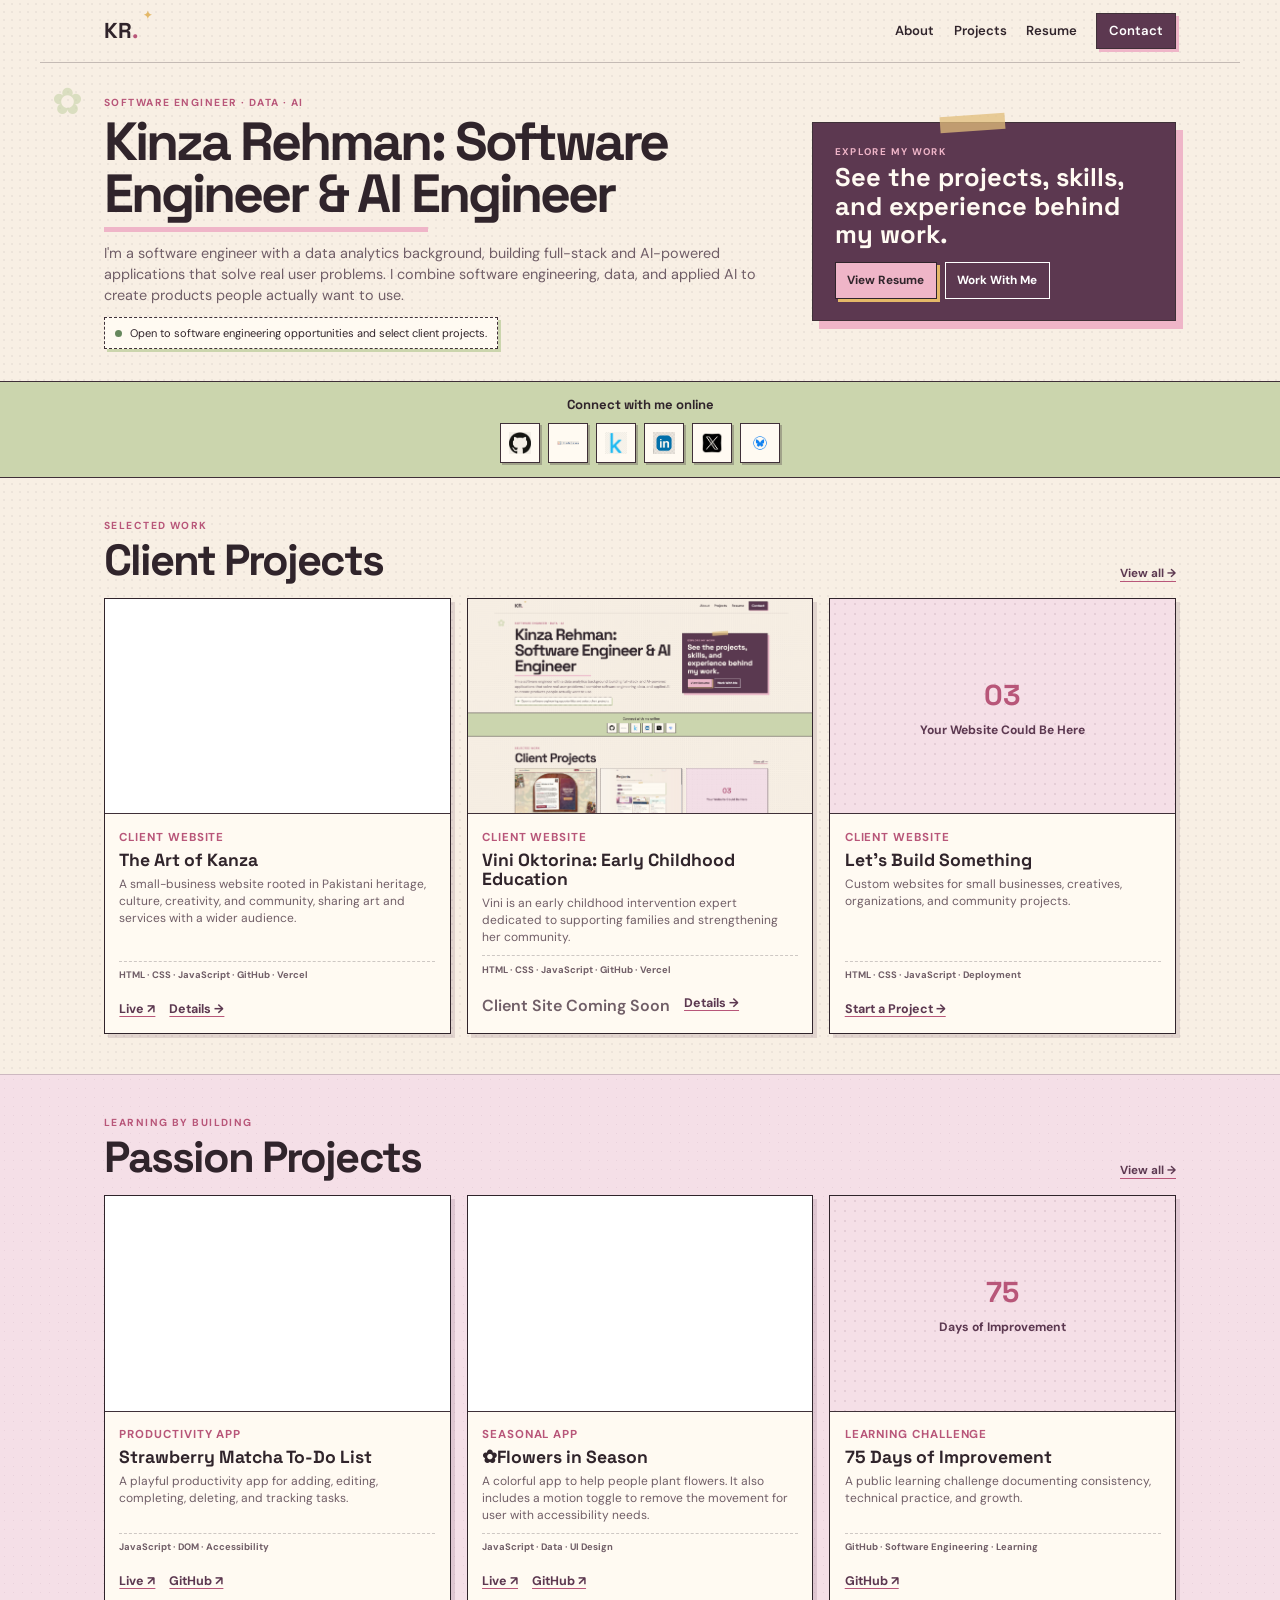
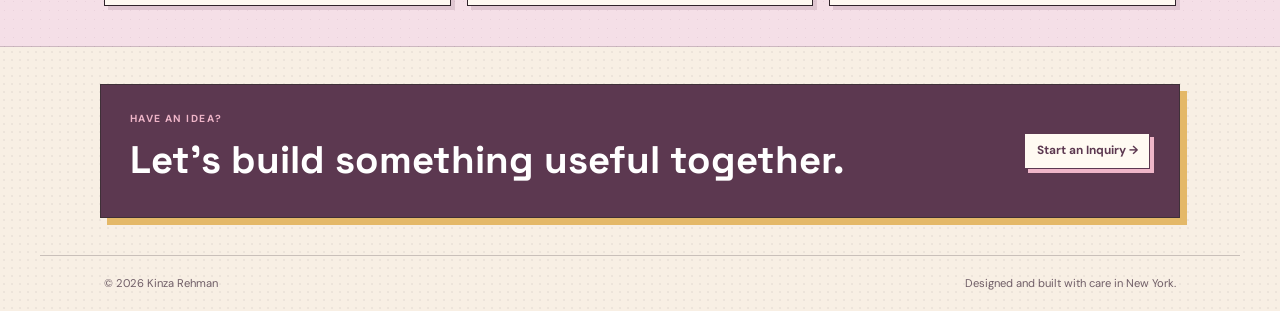
==== index.html @ b17ae979 "website" ====
<head>
  <meta charset="UTF-8">
  <meta name="viewport" content="width=device-width, initial-scale=1.0">

  <title>Kinza Rehman | Software Engineer & AI Engineer</title>

  <meta
    name="description"
    content="Kinza Rehman is a New York software engineer and AI engineer building full-stack, data-driven, and AI-powered applications. Explore her projects and experience."
  >

  <meta name="author" content="Kinza Rehman">
  <meta name="robots" content="index, follow">

  <link rel="canonical" href="https://kinzarehman.com/">

  <meta property="og:type" content="website">
  <meta property="og:title" content="Kinza Rehman | Software Engineer & AI Engineer">
  <meta
    property="og:description"
    content="Explore Kinza Rehman's software engineering, AI, data, and web development projects."
  >
  <meta property="og:url" content="https://kinzarehman.com/">
  <meta property="og:image" content="https://kinzarehman.com/images/social-preview.png">
  <meta property="og:image:alt" content="Kinza Rehman software engineering portfolio">

  <meta name="twitter:card" content="summary_large_image">
  <meta name="twitter:title" content="Kinza Rehman | Software Engineer & AI Engineer">
  <meta
    name="twitter:description"
    content="Software engineering, AI, data, and web development projects by Kinza Rehman."
  >
  <meta name="twitter:image" content="https://kinzarehman.com/images/social-preview.png">

  <link rel="preconnect" href="https://fonts.googleapis.com">
  <link rel="preconnect" href="https://fonts.gstatic.com" crossorigin>

  <link
    href="https://fonts.googleapis.com/css2?family=DM+Sans:wght@400;500;600;700&family=Space+Grotesk:wght@500;600;700&display=swap"
    rel="stylesheet"
  >

  <link rel="stylesheet" href="css/style.css">
  <script src="JS/main.js" defer></script>

  <script type="application/ld+json">
  {
    "@context": "https://schema.org",
    "@type": "Person",
    "@id": "https://kinzarehman.com/#kinza-rehman",
    "name": "Kinza Rehman",
    "url": "https://kinzarehman.com/",
    "description": "New York software engineer and AI engineer building full-stack, data-driven, and AI-powered applications.",
    "jobTitle": [
      "Software Engineer",
      "AI Engineer",
      "Data Analyst"
    ],
    "address": {
      "@type": "PostalAddress",
      "addressRegion": "New York",
      "addressCountry": "US"
    },
    "sameAs": [
      "https://github.com/KinzaRehman",
      "https://www.linkedin.com/in/kinza-rehman-/",
      "https://www.kaggle.com/kinzarehman",
      "https://public.tableau.com/app/profile/kinza.rehman/vizzes",
      "https://x.com/kinzarehmalxqu",
      "https://bsky.app/profile/ki-nza.bsky.social"
    ],
    "knowsAbout": [
      "Software Engineering",
      "Artificial Intelligence",
      "Full-Stack Development",
      "JavaScript",
      "Python",
      "SQL",
      "Data Analytics",
      "Machine Learning"
    ]
  }
  </script>
</head>

<body>
  <a class="skip-link" href="#main-content">Skip to content</a>
  <!-- ========================================
       HEADER
  ========================================= -->
  <header class="site-header">
    <a class="logo" href="index.html" aria-label="Kinza Rehman home">KR<span>.</span></a>
    <button class="menu-button" type="button" aria-expanded="false" aria-controls="site-nav">Menu</button>
    <nav id="site-nav" aria-label="Main navigation">
      <a href="#about">About</a>
      <a href="projects.html"> Projects</a>
      <a href="resume.html"> Resume</a>
      <a class="nav-cta" href="contact.html">Contact</a>
    </nav>
  </header>
  <main id="main-content">
    <!-- ========================================
         HERO
    ========================================= -->
    <section class="hero" id="about">
      <div class="hero-copy">
        <p class="eyebrow">
          Software Engineer · Data · AI</p>

        <h1>Kinza Rehman: Software Engineer & AI Engineer</h1>

        <p class="hero-text">
          I'm a software engineer with a data analytics background,
          building full-stack and AI-powered applications that solve
          real user problems. I combine software engineering, data,
          and applied AI to create products people actually want to use.
        </p>

        <div class="status">

          <span aria-hidden="true"></span>

          Open to software engineering opportunities
          and select client projects.

        </div>

      </div>


      <aside
        class="hero-card"
        aria-label="Explore Kinza's work"
      >

        <p class="card-label">
          Explore my work
        </p>

        <h2>
          See the projects, skills,
          and experience behind my work.
        </h2>

        <div class="button-row">

          <a
            class="button primary"
            href="resume.html"
          >
            View Resume
          </a>

          <a
            class="button secondary"
            href="contact.html"
          >
            Work With Me
          </a>

        </div>

      </aside>

    </section>


    <!-- ========================================
         SOCIAL LINKS
    ========================================= -->

    <section
      class="social-strip"
      aria-labelledby="connect-title"
    >

      <h2 id="connect-title">
        Connect with me online
      </h2>

      <div class="social-links">


        <!-- GitHub -->

        <a
          href="https://github.com/KinzaRehman"
          target="_blank"
          rel="noopener noreferrer"
          aria-label="Visit Kinza Rehman's GitHub"
        >
          <img
            src="images/github.png"
            alt="GitHub"
          >
        </a>


        <!-- Tableau -->

        <a
          href="https://public.tableau.com/app/profile/kinza.rehman/vizzes"
          target="_blank"
          rel="noopener noreferrer"
          aria-label="Visit Kinza Rehman's Tableau"
        >
          <img
            src="images/tableau.png"
            alt="Tableau"
          >
        </a>


        <!-- Kaggle -->

        <a
          href="https://www.kaggle.com/kinzarehman"
          target="_blank"
          rel="noopener noreferrer"
          aria-label="Visit Kinza Rehman's Kaggle"
        >
          <img
            src="images/kaggle.png"
            alt="Kaggle"
          >
        </a>


        <!-- LinkedIn -->

        <a
          href="https://www.linkedin.com/in/kinza-rehman-/"
          target="_blank"
          rel="noopener noreferrer"
          aria-label="Visit Kinza Rehman's LinkedIn"
        >
          <img
            src="images/linkedin.jpg"
            alt="LinkedIn"
          >
        </a>


        <!-- X -->

        <a
          href="https://x.com/kinzarehmalxqu?s=11"
          target="_blank"
          rel="noopener noreferrer"
          aria-label="Visit Kinza Rehman's X profile"
        >
          <img
            src="images/x.png"
            alt="X"
          >
        </a>
        <!-- Bluesky -->
        <a
          href="https://bsky.app/profile/ki-nza.bsky.social"
          target="_blank"
          rel="noopener noreferrer"
          aria-label="Visit Kinza Rehman's Bluesky">
          <img src="images/bluesky.webp" alt="Bluesky"></a>
      </div>
    </section>
    <!-- ========================================
         CLIENT PROJECTS
    ========================================= -->
    <section class="section" id="client-projects">
      <div class="section-heading">
        <div>
          <p class="eyebrow">Selected work</p>
          <h2>Client Projects</h2>
        </div>
        <a class="text-link" href="projects.html?type=client">View all →</a>
      </div>
      <div class="project-grid">
        <!-- =====================================
             CLIENT 1 — THE ART OF KANZA
        ====================================== -->
        <article class="project-card">
          <div class="project-preview">
            <iframe src="https://client-seven-chi-31.vercel.app/index.html" title="The Art of Kanza website preview" loading="lazy"></iframe>
          </div>
          <div class="project-body">
            <p class="project-type">Client Website</p>
            <h3>The Art of Kanza</h3>
            <p>A small-business website rooted in Pakistani heritage, culture, creativity, and community, sharing art and services with a wider audience.</p>
            <p class="tags">HTML · CSS · JavaScript · GitHub · Vercel</p>
            <div class="project-links">
              <a href="https://client-seven-chi-31.vercel.app/index.html" target="_blank" rel="noopener noreferrer">Live ↗</a>
              <a href="projects.html?type=client">Details →</a>
            </div>
          </div>
        </article>


        <!-- =====================================
             CLIENT PLACEHOLDER 2
        ====================================== -->
  
         <article class="project-card">
          <div class="project-preview">
            <a href="https://kinzarehman.com/ target="_blank" rel="noopener noreferrer"  aria-label="Open Kinza Rehman's portfolio website">
            <img  src="images/Portfolio_main.png"  alt="Preview of Kinza Rehman's portfolio website"  loading="lazy"></a>
          </div>

          <div class="project-body">
            <p class="project-type">Client Website</p>
            <h3>Vini Oktorina: Early Childhood Education</h3>

            <p>Vini is an early childhood intervention expert dedicated to supporting families and strengthening her community.</p>
            <p class="tags">HTML · CSS · JavaScript · GitHub · Vercel</p>
            <div class="project-links">
              <span class="project-link-disabled">Client Site Coming Soon</span>
              <a href="projects.html?type=client">Details →</a>
            </div>
          </div>
        </article>
        <!-- =====================================
             CLIENT PLACEHOLDER 3
        ====================================== -->

        <article class="project-card">
          <div class="project-preview project-preview-placeholder">
            <div class="placeholder-content">
              <span class="placeholder-number">03</span>
              <p>Your Website Could Be Here</p>
            </div>
          </div>
          <div class="project-body">
            <p class="project-type">Client Website</p>
            <h3>Let's Build Something</h3>
            <p>Custom websites for small businesses, creatives, organizations, and community projects.</p>
            <p class="tags">HTML · CSS · JavaScript · Deployment</p>
            <div class="project-links">
              <a href="contact.html">Start a Project →</a>
            </div>
          </div>
        </article>
      </div>
    </section>


    <!-- ========================================
         PASSION PROJECTS
    ========================================= -->

    <section class="section tinted" id="passion-projects">
      <div class="section-heading">
        <div>
          <p class="eyebrow">Learning by building</p>
          <h2>Passion Projects</h2>
        </div>
        <a class="text-link" href="projects.html?type=passion">View all →
        </a>
      </div>
      <div class="project-grid">

        <!-- =====================================
             PASSION 1 — TO-DO LIST
        ====================================== -->

        <article class="project-card">
          <div class="project-preview">
            <iframe src="https://kinzarehman.github.io/Ktodo-list/" title="Strawberry Matcha To-Do List website preview" loading="lazy"></iframe>
          </div>
          <div class="project-body">
            <p class="project-type">Productivity App</p>
            <h3>Strawberry Matcha To-Do List</h3>
            <p>A playful productivity app for adding,
              editing, completing, deleting, and tracking tasks.</p>
            <p class="tags"> JavaScript · DOM · Accessibility</p>
            <div class="project-links">
              <a href="https://kinzarehman.github.io/Ktodo-list/" target="_blank" rel="noopener noreferrer">Live ↗</a>
              <a href="https://github.com/KinzaRehman/Ktodo-list" target="_blank" rel="noopener noreferrer">GitHub ↗</a>
            </div>
          </div>
        </article>

        <!-- =====================================
             PASSION PLACEHOLDER 2
        ====================================== -->
        <article class="project-card">
          <div class="project-preview">
            <iframe src="https://rs-5f4f.vercel.app/" title="Strawberry Matcha To-Do List website preview" loading="lazy"></iframe>
          </div>
          <div class="project-body">
            <p class="project-type">Seasonal App</p>
            <h3>✿Flowers in Season</h3>
            <p>A colorful app to help people plant flowers. It also includes a motion toggle to remove the movement for user with accessibility needs.</p>
            <p class="tags"> JavaScript · Data · UI Design</p>
            <div class="project-links">
              <a href="https://rs-5f4f.vercel.app/" target="_blank" rel="noopener noreferrer">Live ↗</a>
              <a href="https://github.com/KinzaRehman/RS/tree/main/Week%204/Week4-assignments/Date%20%26%20guess" target="_blank" rel="noopener noreferrer">GitHub ↗</a>
            </div>
          </div>
        </article>


        <!-- =====================================
             PASSION PLACEHOLDER 3
        ====================================== -->

        <article class="project-card">
          <div class="project-preview project-preview-placeholder">
            <div class="placeholder-content">
              <span class="placeholder-number">75</span>
              <p>Days of Improvement</p>
            </div>
          </div>
          <div class="project-body">
            <p class="project-type">Learning Challenge</p>
            <h3>75 Days of Improvement</h3>
            <p>A public learning challenge documenting consistency, technical practice, and growth.</p>
            <p class="tags">GitHub · Software Engineering · Learning</p>
            <div class="project-links">
              <a href="https://github.com/KinzaRehman/75_days_improvement" target="_blank" rel="noopener noreferrer">GitHub ↗</a>
            </div>
          </div>
        </article>
      </div>
    </section>
    <!-- ========================================
         CONTACT
    ========================================= -->
    <section class="contact-banner">
      <div>
        <p class="eyebrow">Have an idea?</p>
        <h2>Let's build something useful together.</h2>
      </div>
      <a class="button light" href="contact.html">Start an Inquiry →</a>
    </section>
  </main>
  <!-- ========================================
       FOOTER
  ========================================= -->
  <footer>
    <p>© <span id="year"></span> Kinza Rehman</p>
    <p>Designed and built with care in New York.</p>
  </footer>
</body>
</html>
---- css/style.css ----
/* =========================================
   VARIABLES
========================================= */

:root {
  --ink: #30242b;
  --muted: #705e67;

  --paper: #fffaf2;
  --cream: #f8efe4;

  --pink: #efb5c8;
  --rose: #b85679;
  --plum: #5c3850;

  --matcha: #cbd5ad;
  --green: #596c4e;

  --peach: #f3c89d;
  --lavender: #d9d0ed;
  --blue: #b9ced9;
  --yellow: #e4b868;

  --line: #3f3038;

  --heading: "Space Grotesk", Arial, sans-serif;
  --body: "DM Sans", Arial, sans-serif;
}


/* =========================================
   RESET
========================================= */

* {
  box-sizing: border-box;
}

html {
  scroll-behavior: smooth;
}

body {
  margin: 0;

  overflow-x: hidden;

  color: var(--ink);

  font-family: var(--body);
  line-height: 1.5;

  background-color: var(--cream);

  background-image:
    radial-gradient(
      rgba(63, 48, 56, 0.06) 0.8px,
      transparent 0.8px
    );

  background-size: 8px 8px;
}
.hero-title {
  margin: 0 0 1rem;
  line-height: 1.05;
}

.hero-name {
  display: block;
  font-size: clamp(2.5rem, 6vw, 5rem);
}

.hero-role {
  display: block;
  margin-top: 0.5rem;
  color: var(--deep);
  font-size: clamp(1.25rem, 2.5vw, 2rem);
  font-weight: 600;
}
img {
  display: block;
  max-width: 100%;
}

a {
  color: inherit;
}

h1,
h2,
h3,
.logo {
  font-family: var(--heading);
}


/* =========================================
   ACCESSIBILITY
========================================= */

.skip-link {
  position: absolute;
  left: -9999px;
}

.skip-link:focus {
  top: 1rem;
  left: 1rem;

  z-index: 9999;

  padding: 0.7rem 1rem;

  background: white;

  border: 2px solid var(--ink);
}


/* =========================================
   HEADER
========================================= */

.site-header {
  max-width: 1200px;

  margin: 0 auto;

  padding: 0.8rem 5%;

  display: flex;

  align-items: center;
  justify-content: space-between;

  border-bottom:
    1px solid rgba(63, 48, 56, 0.28);
}

.logo {
  position: relative;

  font-size: 1.35rem;
  font-weight: 700;

  text-decoration: none;
}

.logo span {
  color: var(--rose);
}

.logo::after {
  content: "✦";

  position: absolute;

  top: -0.5rem;
  right: -0.85rem;

  color: var(--yellow);

  font-size: 0.7rem;
}


/* =========================================
   NAVIGATION
========================================= */

.site-header nav {
  display: flex;

  align-items: center;

  gap: 1.2rem;
}

.site-header nav a {
  font-size: 0.82rem;
  font-weight: 600;

  text-decoration: none;
}

.site-header nav a:hover {
  color: var(--rose);
}

.nav-cta {
  padding: 0.45rem 0.75rem;

  color: white !important;

  background: var(--plum);

  border: 1px solid var(--line);

  box-shadow: 3px 3px 0 var(--pink);
}

.menu-button {
  display: none;

  padding: 0.45rem 0.75rem;

  color: var(--ink);

  font: inherit;
  font-size: 0.8rem;
  font-weight: 700;

  background: var(--paper);

  border: 1px solid var(--line);

  border-radius: 0;

  box-shadow: 3px 3px 0 var(--pink);

  cursor: pointer;
}


/* =========================================
   HERO
========================================= */

.hero {
  position: relative;

  max-width: 1200px;

  margin: 0 auto;

  padding: 2rem 5%;

  display: grid;

  grid-template-columns:
    minmax(0, 1.3fr)
    minmax(270px, 0.7fr);

  gap: 2rem;

  align-items: center;
}

.hero::before {
  content: "✿";

  position: absolute;

  top: 0.7rem;
  left: 1%;

  color: var(--matcha);

  font-size: 2.3rem;

  opacity: 0.65;
}

.hero-copy {
  position: relative;

  z-index: 2;
}

.eyebrow {
  margin: 0 0 0.35rem;

  color: var(--rose);

  font-size: 0.64rem;
  font-weight: 700;

  letter-spacing: 0.14em;

  text-transform: uppercase;
}

.hero h1 {
  max-width: 700px;

  margin: 0 0 0.7rem;

  font-size:
    clamp(2.4rem, 4.2vw, 4.1rem);

  line-height: 0.98;

  letter-spacing: -0.055em;
}

.hero h1::after {
  content: "";

  display: block;

  width: 48%;
  height: 5px;

  margin-top: 0.35rem;

  background: var(--pink);
}

.hero-text {
  max-width: 670px;

  margin: 0;

  color: var(--muted);

  font-size: 0.9rem;

  line-height: 1.45;
}


/* =========================================
   STATUS
========================================= */

.status {
  display: inline-block;

  margin-top: 0.75rem;

  padding: 0.4rem 0.6rem;

  font-size: 0.69rem;

  background: var(--paper);

  border: 1px dashed var(--line);

  box-shadow: 3px 3px 0 var(--matcha);
}

.status span {
  display: inline-block;

  width: 7px;
  height: 7px;

  margin-right: 0.35rem;

  background: #66875d;

  border-radius: 50%;
}


/* =========================================
   HERO CARD
========================================= */

.hero-card {
  position: relative;

  padding: 1.35rem;

  color: var(--paper);

  background: var(--plum);

  border: 1px solid var(--line);

  box-shadow: 7px 8px 0 var(--pink);
}

.hero-card::before {
  content: "";

  position: absolute;

  top: -8px;
  left: 35%;

  width: 65px;
  height: 16px;

  background:
    rgba(226, 190, 123, 0.75);

  transform: rotate(-4deg);
}

.hero-card h2 {
  margin: 0.25rem 0 0.9rem;

  font-size:
    clamp(1.3rem, 2vw, 1.85rem);

  line-height: 1.1;
}

.card-label {
  margin: 0;

  color: var(--pink);

  font-size: 0.61rem;
  font-weight: 700;

  letter-spacing: 0.14em;

  text-transform: uppercase;
}


/* =========================================
   BUTTONS
========================================= */

.button-row {
  display: flex;
  flex-wrap: wrap;

  gap: 0.5rem;
}

.button {
  display: inline-block;

  padding: 0.52rem 0.72rem;

  font-size: 0.74rem;
  font-weight: 700;

  text-decoration: none;

  border: 1px solid currentColor;

  border-radius: 0;

  transition:
    transform 0.2s ease,
    box-shadow 0.2s ease;
}

.button:hover {
  transform: translate(-2px, -2px);
}

.primary {
  color: var(--ink);

  background: var(--pink);

  box-shadow: 3px 3px 0 var(--yellow);
}

.secondary {
  color: white;

  background: transparent;
}

.light {
  color: var(--plum);

  background: var(--paper);

  box-shadow: 4px 4px 0 var(--pink);
}


/* =========================================
   SOCIAL STRIP
========================================= */

.social-strip {
  padding: 0.85rem 5%;

  text-align: center;

  background: var(--matcha);

  border-block: 1px solid var(--line);
}

.social-strip h2 {
  margin: 0 0 0.5rem;

  font-size: 0.82rem;
}

.social-links {
  display: flex;
  flex-wrap: wrap;

  justify-content: center;
  align-items: center;

  gap: 0.5rem;
}

.social-links a {
  display: grid;

  width: 40px;
  height: 40px;

  place-items: center;

  background: var(--paper);

  border: 1px solid var(--line);

  box-shadow:
    2px 2px 0 rgba(63, 48, 56, 0.3);

  transition:
    transform 0.2s ease,
    background 0.2s ease;
}

.social-links a:hover {
  background: var(--pink);

  transform: translateY(-2px);
}

.social-links img {
  width: 22px;
  height: 22px;

  object-fit: contain;

  mix-blend-mode: multiply;
}


/* =========================================
   SECTIONS
========================================= */

.section {
  position: relative;

  max-width: 1200px;

  margin: 0 auto;

  padding: 2.5rem 5%;
}

.section-heading {
  display: flex;

  justify-content: space-between;
  align-items: end;

  gap: 1rem;

  margin-bottom: 1rem;
}

.section-heading h2 {
  margin: 0.1rem 0 0;

  font-size:
    clamp(2rem, 3.4vw, 3.25rem);

  line-height: 1;

  letter-spacing: -0.045em;
}

.text-link {
  color: var(--plum);

  font-size: 0.73rem;
  font-weight: 700;

  text-decoration-color: var(--rose);

  text-underline-offset: 4px;
}


/* =========================================
   PROJECT GRID
========================================= */

.project-grid {
  display: grid;

  grid-template-columns:
    repeat(3, minmax(0, 1fr));

  gap: 16px;

  align-items: stretch;
}


/* =========================================
   PROJECT CARD
========================================= */

.project-card {
  min-width: 0;

  margin: 0;

  overflow: hidden;

  display: flex;
  flex-direction: column;

  background: var(--paper);

  border: 1px solid var(--line);

  border-radius: 0;

  box-shadow:
    4px 4px 0 rgba(92, 56, 80, 0.15);

  transform: none;

  transition:
    transform 0.2s ease,
    box-shadow 0.2s ease;
}

.project-card:hover {
  box-shadow:
    6px 6px 0 var(--pink);

  transform: translateY(-2px);
}


/* =========================================
   LIVE WEBSITE PREVIEW

   SAME CONCEPT AS PROJECTS PAGE.

   Website is rendered at:
   1440px × 900px

   JavaScript scales the entire viewport
   down into the card.
========================================= */

/* =========================================
   PROJECT WEBSITE PREVIEW
========================================= */

.project-preview {
  position: relative;
  width: 100%;

  /* 1920 x 1200 = 16:10 */
  aspect-ratio: 16 / 10;

  overflow: hidden;
  flex-shrink: 0;

  background: #ffffff;
  border-bottom: 1px solid var(--line);
}

.project-preview iframe {
  position: absolute;
  top: 0;
  left: 0;

  /*
    Larger virtual desktop =
    more of the website visible
    inside the small card.
  */
  width: 1920px;
  height: 1200px;

  display: block;

  margin: 0;
  padding: 0;
  border: 0;

  background: #ffffff;

  transform-origin: top left;
}


/* Placeholder cards stay the same size */

.project-preview-placeholder {
  display: flex;
  align-items: center;
  justify-content: center;

  background-color: #f5dfe7;

  background-image:
    radial-gradient(
      rgba(92, 56, 80, 0.1) 1px,
      transparent 1px
    );

  background-size: 10px 10px;
}

.placeholder-content {
  padding: 1rem;
  text-align: center;
}

.placeholder-number,
.placeholder-symbol {
  display: block;

  margin-bottom: 0.25rem;

  color: var(--rose);

  font-family: var(--heading);
  font-size: 1.8rem;
  font-weight: 700;
}

.placeholder-content p {
  margin: 0;
  color: var(--plum);
  font-size: 0.76rem;
  font-weight: 700;
}
.project-preview {
  position: relative;
  width: 100%;
  aspect-ratio: 16 / 10;
  overflow: hidden;
  background: var(--blush);
}

.project-preview a {
  display: block;
  width: 100%;
  height: 100%;
}

.project-preview img {
  display: block;
  width: 100%;
  height: 100%;
  object-fit: cover;
  object-position: top;
  transition: transform 0.3s ease;
}

.project-preview a:hover img {
  transform: scale(1.03);
}

.project-link-disabled {
  color: var(--muted);
  font-weight: 600;
}
/* =========================================
   IFRAME
========================================= */

.project-preview iframe {
  position: absolute;

  top: 0;
  left: 0;

  width: 1440px;
  height: 900px;

  display: block;

  margin: 0;
  padding: 0;

  border: 0;

  background: #ffffff;

  transform-origin: top left;

  /*
    JavaScript replaces this scale
    after calculating card width.
  */

  transform: scale(1);
}


/* =========================================
   PLACEHOLDER PREVIEW
========================================= */

.project-preview-placeholder {
  display: flex;

  align-items: center;
  justify-content: center;

  background-color: #f5dfe7;

  background-image:
    radial-gradient(
      rgba(92, 56, 80, 0.1) 1px,
      transparent 1px
    );

  background-size: 10px 10px;
}

.placeholder-content {
  padding: 1rem;

  text-align: center;
}

.placeholder-number,
.placeholder-symbol {
  display: block;

  margin-bottom: 0.25rem;

  color: var(--rose);

  font-family: var(--heading);

  font-size: 1.8rem;
  font-weight: 700;
}

.placeholder-content p {
  margin: 0;

  color: var(--plum);

  font-size: 0.76rem;
  font-weight: 700;
}


/* =========================================
   PROJECT BODY
========================================= */

.project-body {
  padding: 0.9rem;

  display: flex;

  flex: 1;
  flex-direction: column;
}

.project-type {
  margin: 0 0 0.22rem;

  color: var(--rose);

  font-size: 0.59rem;
  font-weight: 700;

  letter-spacing: 0.11em;

  text-transform: uppercase;
}

.project-body h3 {
  margin: 0 0 0.35rem;

  color: var(--ink);

  font-size: 1.1rem;

  line-height: 1.1;
}

.project-body > p:not(.project-type):not(.tags) {
  margin: 0 0 0.6rem;

  color: var(--muted);

  font-size: 0.75rem;

  line-height: 1.4;
}

.tags {
  margin-top: auto;
  margin-bottom: 0.5rem;

  padding-top: 0.45rem;

  color: var(--muted);

  font-size: 0.59rem;
  font-weight: 700;

  line-height: 1.35;

  border-top:
    1px dashed rgba(63, 48, 56, 0.25);
}


/* =========================================
   PROJECT LINKS
========================================= */

.project-links {
  display: flex;
  flex-wrap: wrap;

  gap: 0.65rem;
}

.project-links a {
  color: var(--plum);

  font-size: 0.68rem;
  font-weight: 700;

  text-decoration: underline;

  text-decoration-color: var(--rose);

  text-underline-offset: 3px;
}

.project-links a:hover {
  color: var(--rose);
}


/* =========================================
   PASSION SECTION
========================================= */

.tinted {
  max-width: none;

  padding-inline:
    max(
      5%,
      calc((100% - 1200px) / 2 + 5%)
    );

  background-color: #f5dfe7;

  background-image:
    radial-gradient(
      rgba(92, 56, 80, 0.07) 0.7px,
      transparent 0.7px
    );

  background-size: 9px 9px;

  border-block:
    1px solid rgba(63, 48, 56, 0.22);
}


/* =========================================
   CONTACT BANNER
========================================= */

.contact-banner {
  max-width: 1080px;

  margin: 2.3rem auto;

  padding: 1.6rem 1.8rem;

  display: flex;

  justify-content: space-between;
  align-items: center;

  gap: 1.5rem;

  color: white;

  background: var(--plum);

  border: 1px solid var(--line);

  box-shadow: 7px 7px 0 var(--yellow);
}

.contact-banner h2 {
  margin: 0.15rem 0;

  font-size:
    clamp(1.8rem, 3vw, 2.8rem);
}

.contact-banner .eyebrow {
  color: var(--pink);
}


/* =========================================
   FOOTER
========================================= */

footer {
  max-width: 1200px;

  margin: 0 auto;

  padding: 1.2rem 5%;

  display: flex;

  justify-content: space-between;

  gap: 1rem;

  color: var(--muted);

  border-top:
    1px solid rgba(63, 48, 56, 0.25);

  font-size: 0.7rem;
}

footer p {
  margin: 0;
}


/* =========================================
   TABLET
========================================= */

@media (max-width: 900px) {

  .project-grid {
    grid-template-columns:
      repeat(2, minmax(0, 1fr));
  }

}


/* =========================================
   MOBILE
========================================= */

@media (max-width: 850px) {

  .site-header {
    position: relative;
  }

  .menu-button {
    display: block;
  }

  .site-header nav {
    position: absolute;

    top: 3.8rem;
    right: 5%;
    left: 5%;

    z-index: 20;

    display: none;

    padding: 0.9rem;

    flex-direction: column;
    align-items: stretch;

    background: var(--paper);

    border: 1px solid var(--line);

    box-shadow:
      5px 5px 0 var(--pink);
  }

  .site-header nav.open {
    display: flex;
  }

  .hero {
    padding: 1.8rem 5% 2rem;

    grid-template-columns: 1fr;

    gap: 1.25rem;
  }

  .hero-card {
    max-width: 570px;
  }

  .section-heading {
    align-items: flex-start;

    flex-direction: column;

    gap: 0.4rem;
  }

  .contact-banner {
    margin-right: 5%;
    margin-left: 5%;

    align-items: flex-start;

    flex-direction: column;
  }

}


/* =========================================
   SINGLE COLUMN
========================================= */

@media (max-width: 650px) {

  .project-grid {
    grid-template-columns: 1fr;
  }

  .project-card {
    width: 100%;

    max-width: 520px;

    margin: 0 auto;
  }

}


/* =========================================
   SMALL MOBILE
========================================= */

@media (max-width: 520px) {

  .site-header {
    padding: 0.75rem 6%;
  }

  .hero {
    padding: 1.6rem 6% 1.8rem;
  }

  .hero::before {
    display: none;
  }

  .hero h1 {
    font-size:
      clamp(2.15rem, 11vw, 3rem);
  }

  .hero-text {
    font-size: 0.84rem;
  }

  .status {
    font-size: 0.64rem;
  }

  .hero-card {
    padding: 1.15rem;
  }

  .social-strip {
    padding: 0.75rem 6%;
  }

  .social-links {
    gap: 0.45rem;
  }

  .social-links a {
    width: 38px;
    height: 38px;
  }

  .social-links img {
    width: 20px;
    height: 20px;
  }

  .section {
    padding: 2.1rem 6%;
  }

  .section-heading {
    margin-bottom: 0.8rem;
  }

  .section-heading h2 {
    font-size: 2.2rem;
  }

  .project-grid {
    gap: 0.85rem;
  }

  .project-body {
    padding: 0.85rem;
  }

  .contact-banner {
    margin-top: 1.8rem;
    margin-bottom: 1.8rem;

    padding: 1.4rem;
  }

  footer {
    padding: 1.1rem 6%;

    align-items: flex-start;

    flex-direction: column;

    gap: 0.2rem;
  }

}


/* =========================================
   REDUCED MOTION
========================================= */

@media (prefers-reduced-motion: reduce) {

  html {
    scroll-behavior: auto;
  }

  *,
  *::before,
  *::after {
    transition: none !important;
  }

}
/* =========================================
   INDEX PROJECT WEBSITE PREVIEWS
========================================= */

.project-card {
  position: relative;
  overflow: hidden;
  background: var(--paper);
  border: 1px solid var(--ink);
  min-width: 0;
}

/* Visible window */
.project-browser {
  position: relative;
  width: 100%;
  height: 200px;
  overflow: hidden;
  background: #fff;
  border-bottom: 1px solid var(--ink);
}

/*
  The website is rendered at laptop size,
  NOT at the width of the card.
*/
.project-browser-frame {
  position: absolute;

  width: 1440px;
  height: 900px;

  top: 0;
  left: 0;

  border: 0;

  transform-origin: top left;

  pointer-events: none;
}

/* Card text */
.project-card-content {
  padding: 14px;
}

.project-card-content h3 {
  margin: 3px 0 7px;
}

.project-card-content p {
  margin: 0 0 10px;
}

.project-type {
  margin: 0 0 5px;
  font-size: 0.72rem;
  font-weight: 700;
  letter-spacing: 0.08em;
  text-transform: uppercase;
  color: var(--rose);
}

.project-tech {
  padding-top: 9px;
  margin-top: 9px;
  border-top: 1px dashed var(--line);
  font-size: 0.72rem;
  font-weight: 700;
}

.project-links {
  display: flex;
  gap: 14px;
  margin-top: 10px;
}

.project-links a {
  font-size: 0.78rem;
  font-weight: 700;
}
/* =========================================
   CONTACT PAGE
========================================= */

.contact-page {
  min-height: 100vh;
  display: flex;
  flex-direction: column;
}

.contact-page .site-header {
  width: min(1180px, calc(100% - 40px));
  margin: 0 auto;
}

.contact-page .page {
  flex: 1;
}

.contact-layout {
  width: min(1180px, calc(100% - 40px));
  margin: 0 auto;
  padding: 56px 0 72px;
  display: grid;
  grid-template-columns: minmax(0, 0.85fr) minmax(420px, 1.15fr);
  gap: 56px;
  align-items: start;
}

/* Left introduction */

.contact-intro {
  position: sticky;
  top: 32px;
  padding: 16px 0;
}

.contact-intro h1 {
  max-width: 650px;
  margin: 10px 0 20px;
  font-size: clamp(2.6rem, 6vw, 5.3rem);
  line-height: 0.98;
  letter-spacing: -0.055em;
}

.contact-intro .page-intro {
  max-width: 570px;
  margin: 0;
  color: var(--muted);
  font-size: 1.08rem;
  line-height: 1.75;
}

.contact-details {
  margin-top: 34px;
  padding: 22px 0;
  border-top: 1px solid var(--line);
  border-bottom: 1px solid var(--line);
}

.contact-details-label {
  margin: 0 0 5px;
  color: var(--muted);
  font-size: 0.86rem;
  font-weight: 700;
  text-transform: uppercase;
  letter-spacing: 0.08em;
}

.contact-email {
  color: var(--deep);
  font-size: clamp(1rem, 2vw, 1.2rem);
  font-weight: 700;
  overflow-wrap: anywhere;
  text-decoration-thickness: 1px;
  text-underline-offset: 5px;
}

.contact-email:hover,
.contact-email:focus-visible {
  color: var(--rose);
}

.contact-expectations {
  margin-top: 30px;
}

.contact-expectations h2 {
  margin: 0 0 16px;
  font-size: 1.1rem;
}

.contact-expectations ul {
  margin: 0;
  padding: 0;
  display: grid;
  gap: 11px;
  list-style: none;
}

.contact-expectations li {
  position: relative;
  padding-left: 25px;
  color: var(--muted);
}

.contact-expectations li::before {
  content: "✦";
  position: absolute;
  top: 0;
  left: 0;
  color: var(--rose);
}

/* Form panel */

.contact-form-panel {
  padding: clamp(28px, 5vw, 48px);
  background: var(--paper);
  border: 1px solid var(--line);
  box-shadow: 12px 12px 0 var(--blush);
}

.form-heading {
  margin-bottom: 30px;
}

.form-heading h2 {
  margin: 7px 0 8px;
  font-size: clamp(1.8rem, 4vw, 2.6rem);
}

.form-heading > p:last-child {
  margin: 0;
  color: var(--muted);
  font-size: 0.9rem;
}

.contact-form {
  display: grid;
  gap: 22px;
}

.form-row {
  display: grid;
  grid-template-columns: repeat(2, minmax(0, 1fr));
  gap: 18px;
}

.form-field {
  display: grid;
  gap: 8px;
}

.contact-form label {
  color: var(--ink);
  font-size: 0.92rem;
  font-weight: 700;
}

.contact-form input,
.contact-form select,
.contact-form textarea {
  width: 100%;
  min-height: 52px;
  padding: 13px 15px;
  background: var(--cream);
  color: var(--ink);
  border: 1px solid var(--line);
  border-radius: 0;
  font: inherit;
  transition:
    border-color 180ms ease,
    box-shadow 180ms ease,
    background-color 180ms ease;
}

.contact-form textarea {
  min-height: 160px;
  resize: vertical;
  line-height: 1.6;
}

.contact-form input::placeholder,
.contact-form textarea::placeholder {
  color: #9b8490;
}

.contact-form input:hover,
.contact-form select:hover,
.contact-form textarea:hover {
  border-color: var(--peach);
}

.contact-form input:focus,
.contact-form select:focus,
.contact-form textarea:focus {
  outline: none;
  background: #fff;
  border-color: var(--rose);
  box-shadow: 0 0 0 3px rgba(200, 100, 134, 0.14);
}

.submit-button {
  width: 100%;
  min-height: 54px;
  margin-top: 2px;
  cursor: pointer;
  border-radius: 0;
  font: inherit;
  font-weight: 700;
}

.privacy-note {
  margin: -8px 0 0;
  color: var(--muted);
  font-size: 0.82rem;
  line-height: 1.5;
  text-align: center;
}

.contact-page .site-footer {
  margin-top: auto;
}

/* Tablet and mobile */

@media (max-width: 900px) {
  .contact-layout {
    grid-template-columns: 1fr;
    gap: 38px;
    padding-top: 36px;
  }

  .contact-intro {
    position: static;
    padding: 0;
  }

  .contact-intro h1 {
    max-width: 750px;
  }
}

@media (max-width: 600px) {
  .contact-page .site-header,
  .contact-layout {
    width: min(100% - 28px, 1180px);
  }

  .contact-layout {
    padding: 28px 0 50px;
    gap: 30px;
  }

  .contact-intro h1 {
    font-size: clamp(2.4rem, 13vw, 3.6rem);
  }

  .contact-form-panel {
    padding: 25px 20px;
    box-shadow: 7px 7px 0 var(--blush);
  }

  .form-row {
    grid-template-columns: 1fr;
  }
}
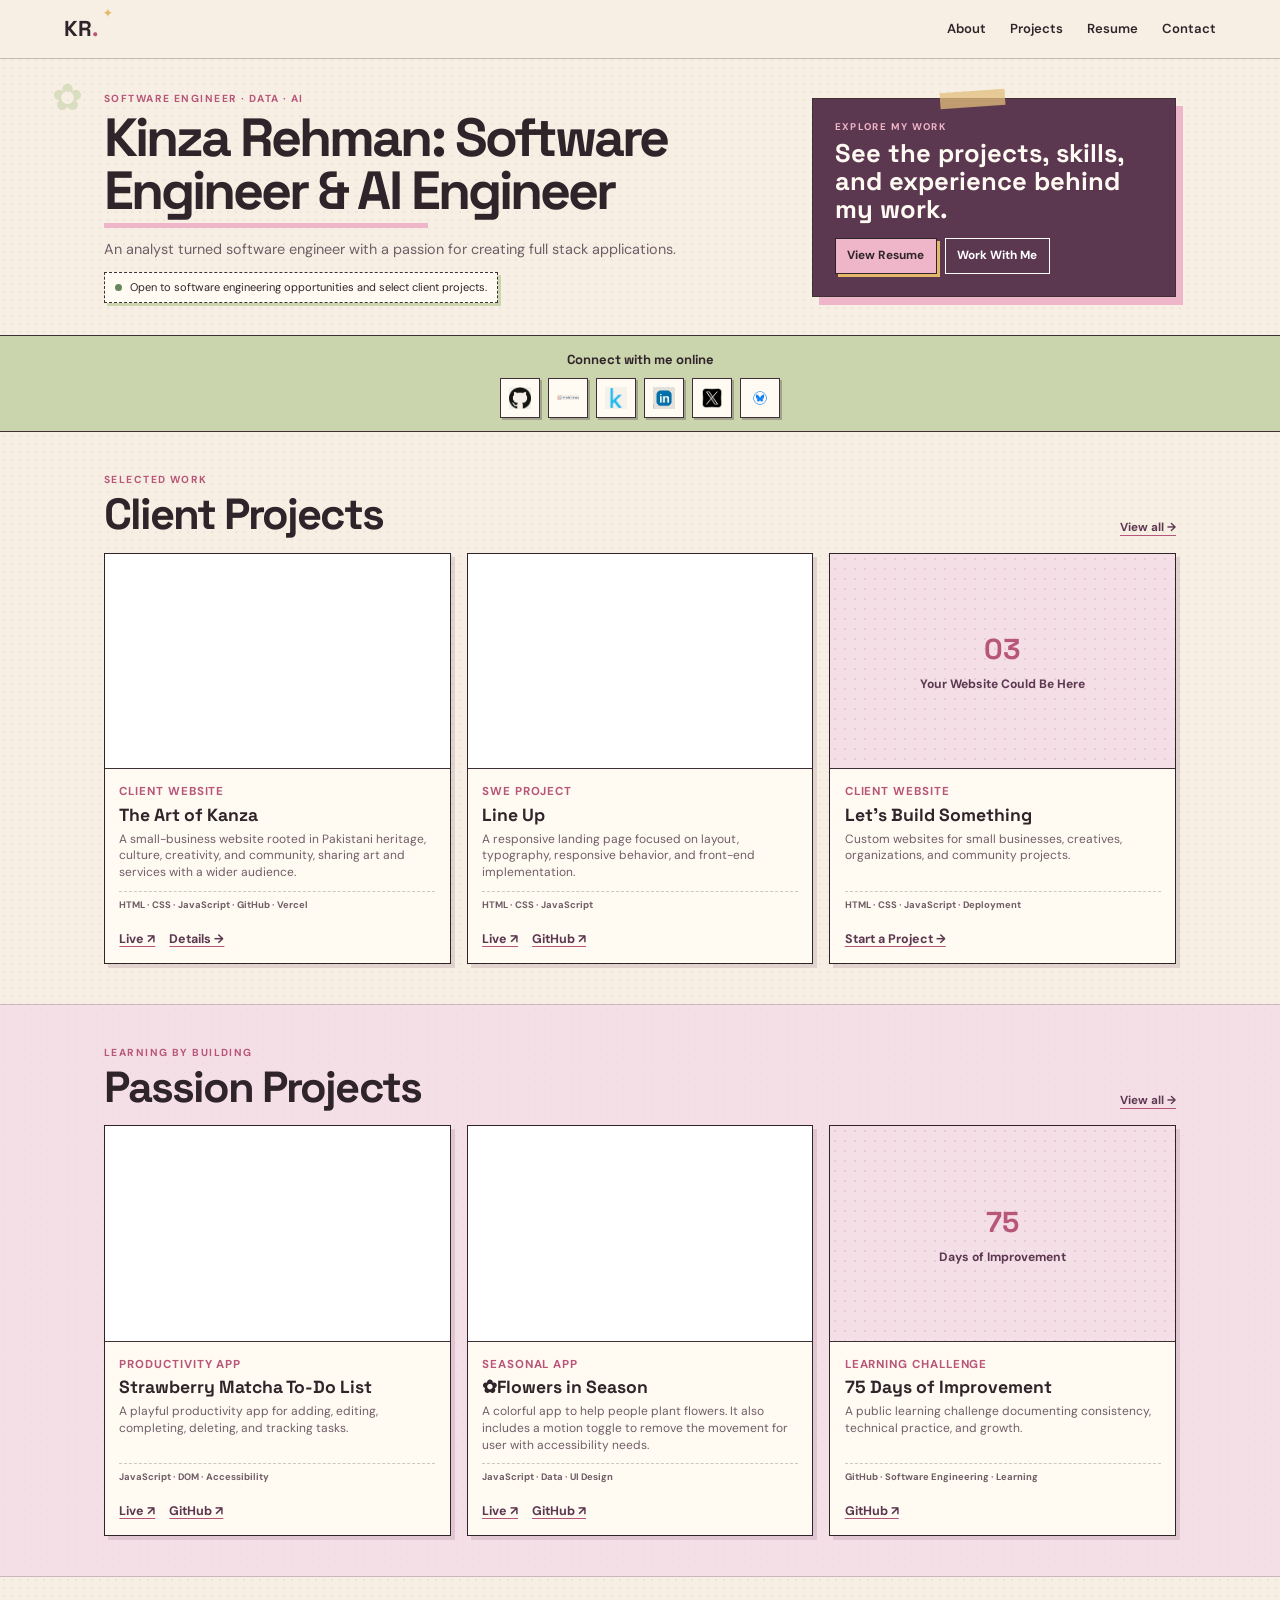
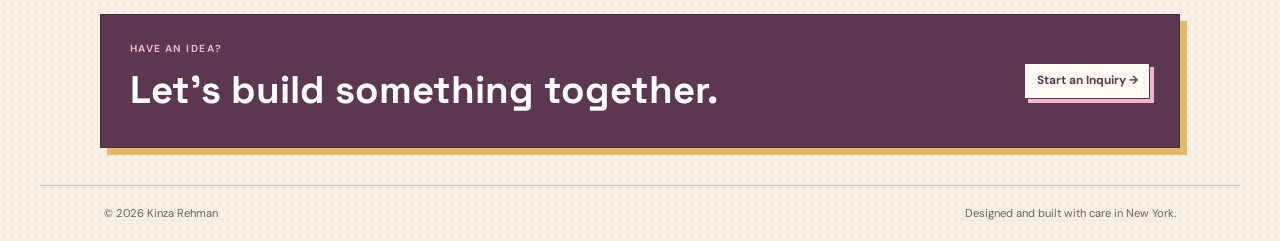
==== commit 8a41d2b8: "editing my portofolio" ====
--- a/index.html
+++ b/index.html
@@ -110,19 +110,14 @@
         <h1>Kinza Rehman: Software Engineer & AI Engineer</h1>
 
         <p class="hero-text">
-          I'm a software engineer with a data analytics background,
-          building full-stack and AI-powered applications that solve
-          real user problems. I combine software engineering, data,
-          and applied AI to create products people actually want to use.
+          An analyst turned software engineer with a passion for creating full stack 
+          applications.
         </p>
 
         <div class="status">
-
           <span aria-hidden="true"></span>
-
           Open to software engineering opportunities
           and select client projects.
-
         </div>
 
       </div>
@@ -169,89 +164,33 @@
          SOCIAL LINKS
     ========================================= -->
 
-    <section
-      class="social-strip"
-      aria-labelledby="connect-title"
-    >
-
-      <h2 id="connect-title">
-        Connect with me online
-      </h2>
-
+    <section class="social-strip" aria-labelledby="connect-title">
+
+      <h2 id="connect-title">Connect with me online</h2>
       <div class="social-links">
-
-
         <!-- GitHub -->
 
-        <a
-          href="https://github.com/KinzaRehman"
-          target="_blank"
-          rel="noopener noreferrer"
-          aria-label="Visit Kinza Rehman's GitHub"
-        >
-          <img
-            src="images/github.png"
-            alt="GitHub"
-          >
-        </a>
-
-
+        <a href="https://github.com/KinzaRehman" target="_blank" rel="noopener noreferrer"  aria-label="Visit Kinza Rehman's GitHub">
+          <img src="images/github.png" alt="GitHub">
+        </a>
         <!-- Tableau -->
-
-        <a
-          href="https://public.tableau.com/app/profile/kinza.rehman/vizzes"
-          target="_blank"
-          rel="noopener noreferrer"
-          aria-label="Visit Kinza Rehman's Tableau"
-        >
-          <img
-            src="images/tableau.png"
-            alt="Tableau"
-          >
-        </a>
-
-
+        <a href="https://public.tableau.com/app/profile/kinza.rehman/vizzes" target="_blank" rel="noopener noreferrer" aria-label="Visit Kinza Rehman's Tableau">
+          <img src="images/tableau.png" alt="Tableau">
+        </a>
         <!-- Kaggle -->
-
-        <a
-          href="https://www.kaggle.com/kinzarehman"
-          target="_blank"
-          rel="noopener noreferrer"
-          aria-label="Visit Kinza Rehman's Kaggle"
-        >
-          <img
-            src="images/kaggle.png"
-            alt="Kaggle"
-          >
+        <a href="https://www.kaggle.com/kinzarehman" target="_blank" rel="noopener noreferrer" aria-label="Visit Kinza Rehman's Kaggle">
+          <img src="images/kaggle.png" alt="Kaggle" >
         </a>
 
 
         <!-- LinkedIn -->
 
-        <a
-          href="https://www.linkedin.com/in/kinza-rehman-/"
-          target="_blank"
-          rel="noopener noreferrer"
-          aria-label="Visit Kinza Rehman's LinkedIn"
-        >
-          <img
-            src="images/linkedin.jpg"
-            alt="LinkedIn"
-          >
-        </a>
-
-
+        <a href="https://www.linkedin.com/in/kinza-rehman-/" target="_blank"  rel="noopener noreferrer"  aria-label="Visit Kinza Rehman's LinkedIn">
+          <img src="images/linkedin.jpg"  alt="LinkedIn">
+        </a>
         <!-- X -->
-
-        <a
-          href="https://x.com/kinzarehmalxqu?s=11"
-          target="_blank"
-          rel="noopener noreferrer"
-          aria-label="Visit Kinza Rehman's X profile"
-        >
-          <img
-            src="images/x.png"
-            alt="X"
+        <a href="https://x.com/kinzarehmalxqu?s=11" target="_blank"  rel="noopener noreferrer"  aria-label="Visit Kinza Rehman's X profile">
+          <img src="images/x.png"  alt="X"
           >
         </a>
         <!-- Bluesky -->
@@ -298,22 +237,20 @@
         <!-- =====================================
              CLIENT PLACEHOLDER 2
         ====================================== -->
-  
-         <article class="project-card">
+        <article class="project-card filterable-project" data-type="swe" data-languages="html css javascript" data-analytics="">
           <div class="project-preview">
-            <a href="https://kinzarehman.com/ target="_blank" rel="noopener noreferrer"  aria-label="Open Kinza Rehman's portfolio website">
-            <img  src="images/Portfolio_main.png"  alt="Preview of Kinza Rehman's portfolio website"  loading="lazy"></a>
-          </div>
-
-          <div class="project-body">
-            <p class="project-type">Client Website</p>
-            <h3>Vini Oktorina: Early Childhood Education</h3>
-
-            <p>Vini is an early childhood intervention expert dedicated to supporting families and strengthening her community.</p>
-            <p class="tags">HTML · CSS · JavaScript · GitHub · Vercel</p>
-            <div class="project-links">
-              <span class="project-link-disabled">Client Site Coming Soon</span>
-              <a href="projects.html?type=client">Details →</a>
+            <iframe src="https://rs-r3z3.vercel.app/" title="Line Up live website preview" loading="lazy"></iframe>
+          </div>
+
+          <div class="project-body">
+            <p class="project-type">SWE Project</p>
+            <h3>Line Up</h3>
+            <p>A responsive landing page focused on layout, typography, responsive behavior, and front-end implementation.</p>
+            <p class="tags">HTML · CSS · JavaScript</p>
+
+            <div class="project-links">
+              <a href="https://rs-r3z3.vercel.app/" target="_blank" rel="noopener noreferrer">Live ↗</a>
+              <a href="https://github.com/KinzaRehman/RS/tree/main/Week-3-assignments/Line_up" target="_blank" rel="noopener noreferrer">GitHub ↗</a>
             </div>
           </div>
         </article>
@@ -427,7 +364,7 @@
     <section class="contact-banner">
       <div>
         <p class="eyebrow">Have an idea?</p>
-        <h2>Let's build something useful together.</h2>
+        <h2>Let's build something together.</h2>
       </div>
       <a class="button light" href="contact.html">Start an Inquiry →</a>
     </section>
--- a/css/style.css
+++ b/css/style.css
@@ -122,19 +122,22 @@
 ========================================= */
 
 .site-header {
-  max-width: 1200px;
-
-  margin: 0 auto;
+  position: sticky;
+  top: 0;
+  z-index: 1000;
+
+  width: 100%;
+  max-width: none;
 
   padding: 0.8rem 5%;
 
   display: flex;
-
   align-items: center;
   justify-content: space-between;
 
-  border-bottom:
-    1px solid rgba(63, 48, 56, 0.28);
+  background: var(--cream);
+
+  border-bottom: 1px solid rgba(63, 48, 56, 0.28);
 }
 
 .logo {
@@ -170,16 +173,16 @@
 
 .site-header nav {
   display: flex;
-
   align-items: center;
-
-  gap: 1.2rem;
+  gap: 1.5rem;
+  background: rgba(248, 239, 228, 0.95);
+  backdrop-filter: blur(8px); 
 }
 
 .site-header nav a {
+  color: var(--ink);
   font-size: 0.82rem;
   font-weight: 600;
-
   text-decoration: none;
 }
 
@@ -187,17 +190,6 @@
   color: var(--rose);
 }
 
-.nav-cta {
-  padding: 0.45rem 0.75rem;
-
-  color: white !important;
-
-  background: var(--plum);
-
-  border: 1px solid var(--line);
-
-  box-shadow: 3px 3px 0 var(--pink);
-}
 
 .menu-button {
   display: none;
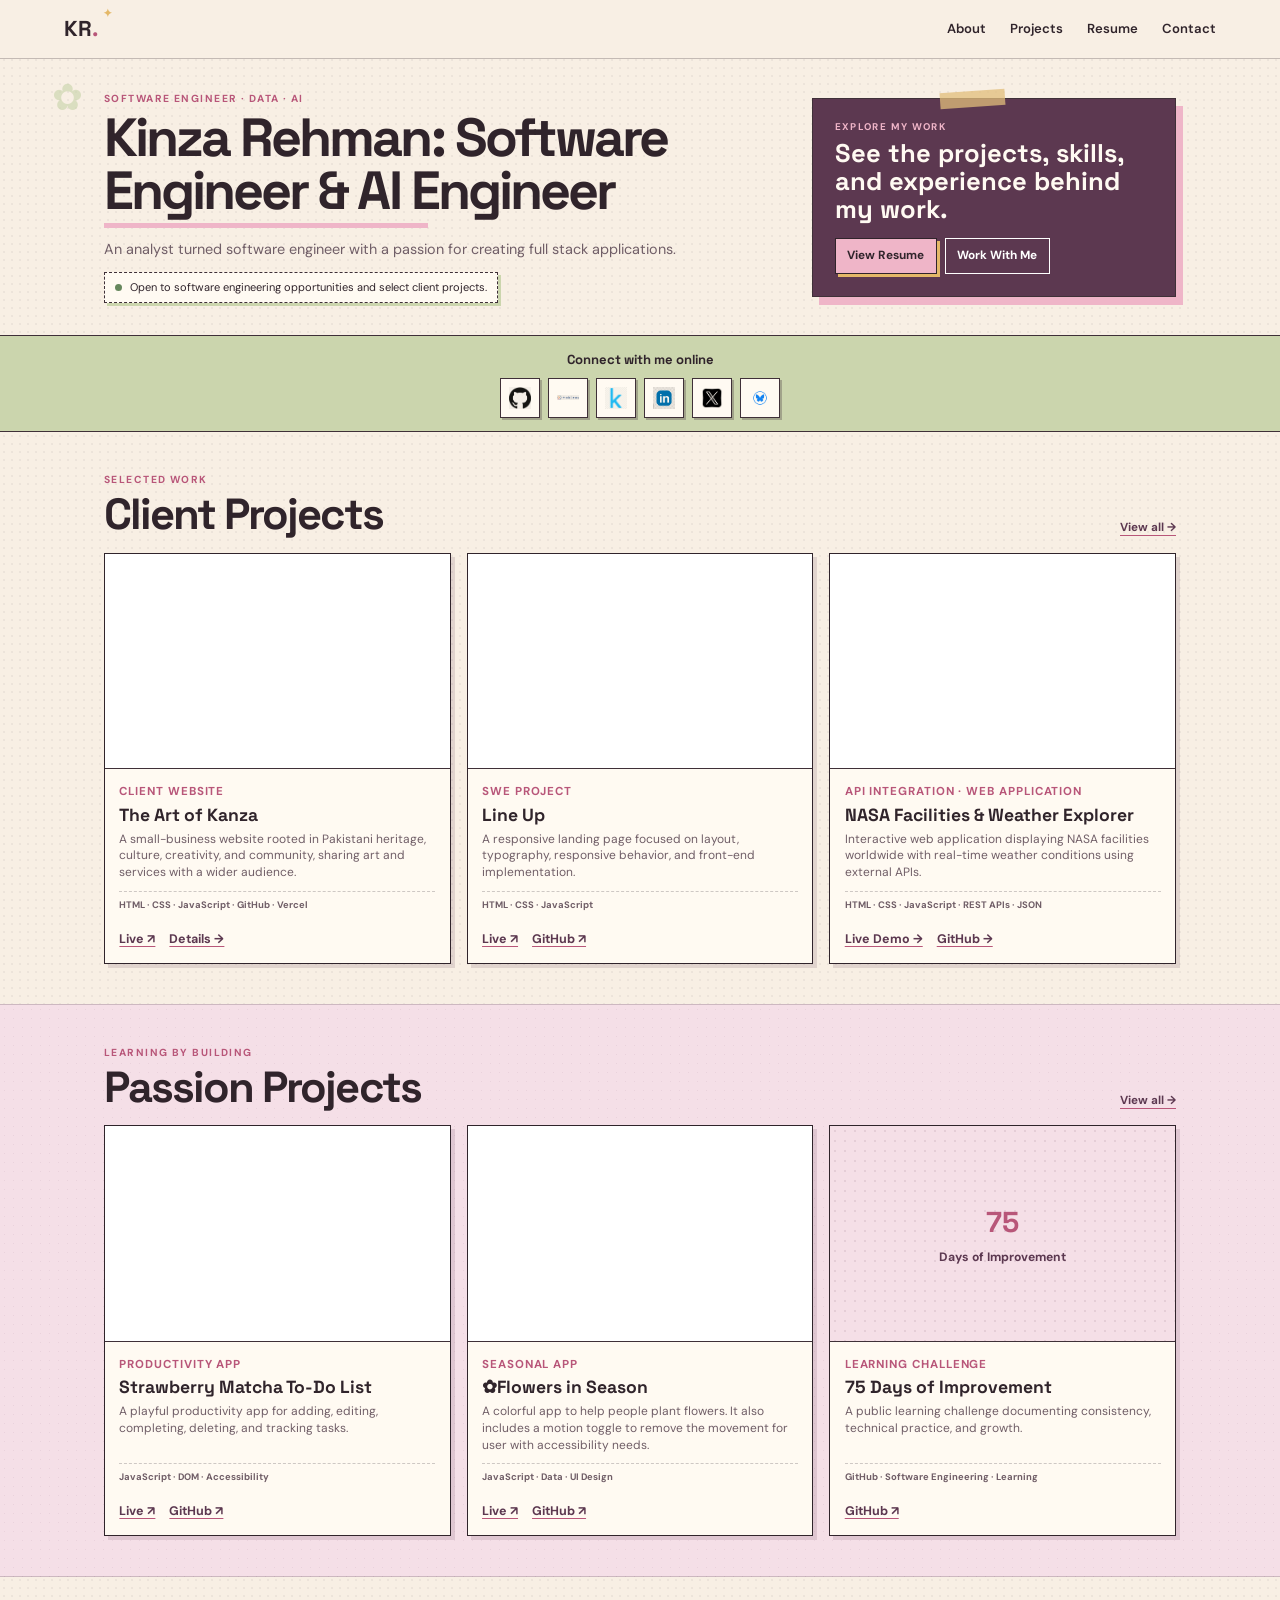
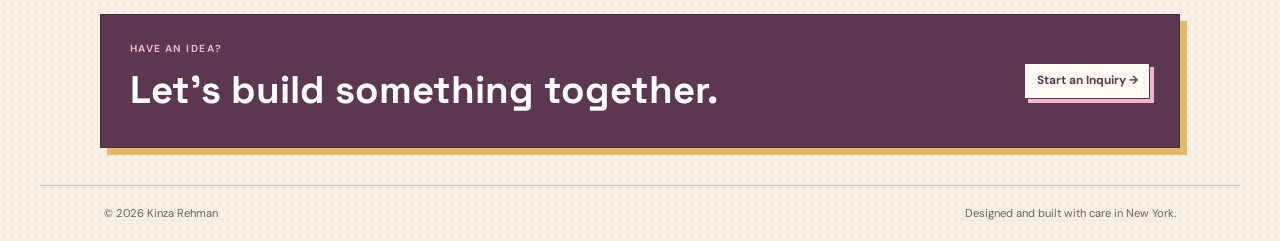
==== commit a1bd644b: "push" ====
--- a/index.html
+++ b/index.html
@@ -258,25 +258,28 @@
              CLIENT PLACEHOLDER 3
         ====================================== -->
 
-        <article class="project-card">
-          <div class="project-preview project-preview-placeholder">
-            <div class="placeholder-content">
-              <span class="placeholder-number">03</span>
-              <p>Your Website Could Be Here</p>
-            </div>
-          </div>
-          <div class="project-body">
-            <p class="project-type">Client Website</p>
-            <h3>Let's Build Something</h3>
-            <p>Custom websites for small businesses, creatives, organizations, and community projects.</p>
-            <p class="tags">HTML · CSS · JavaScript · Deployment</p>
-            <div class="project-links">
-              <a href="contact.html">Start a Project →</a>
-            </div>
-          </div>
-        </article>
-      </div>
-    </section>
+        
+  
+<article class="project-card">
+  <div class="project-preview">
+    <iframe src="https://kinzarehman.github.io/complex-nasa-bootcamp/" title="NASA Facilities & Weather Explorer" loading="lazy"></iframe>
+  </div>
+
+  <div class="project-body">
+    <p class="project-type">API Integration · Web Application</p>
+    <h3>NASA Facilities & Weather Explorer</h3>
+    <p>Interactive web application displaying NASA facilities worldwide with real-time weather conditions using external APIs.</p>
+    <p class="tags">HTML · CSS · JavaScript · REST APIs · JSON</p>
+    <div class="project-links">
+      <a href="https://kinzarehman.github.io/complex-nasa-bootcamp/" target="_blank" rel="noopener noreferrer">Live Demo →</a>
+      <a href="https://github.com/KinzaRehman/complex-nasa-bootcamp" target="_blank" rel="noopener noreferrer">GitHub →</a>
+    </div>
+  </div>
+</article>
+
+  </div>
+</section>
+
 
 
     <!-- ========================================
--- a/css/style.css
+++ b/css/style.css
@@ -185,6 +185,7 @@
   font-weight: 600;
   text-decoration: none;
 }
+/*adding */ 
 
 .site-header nav a:hover {
   color: var(--rose);
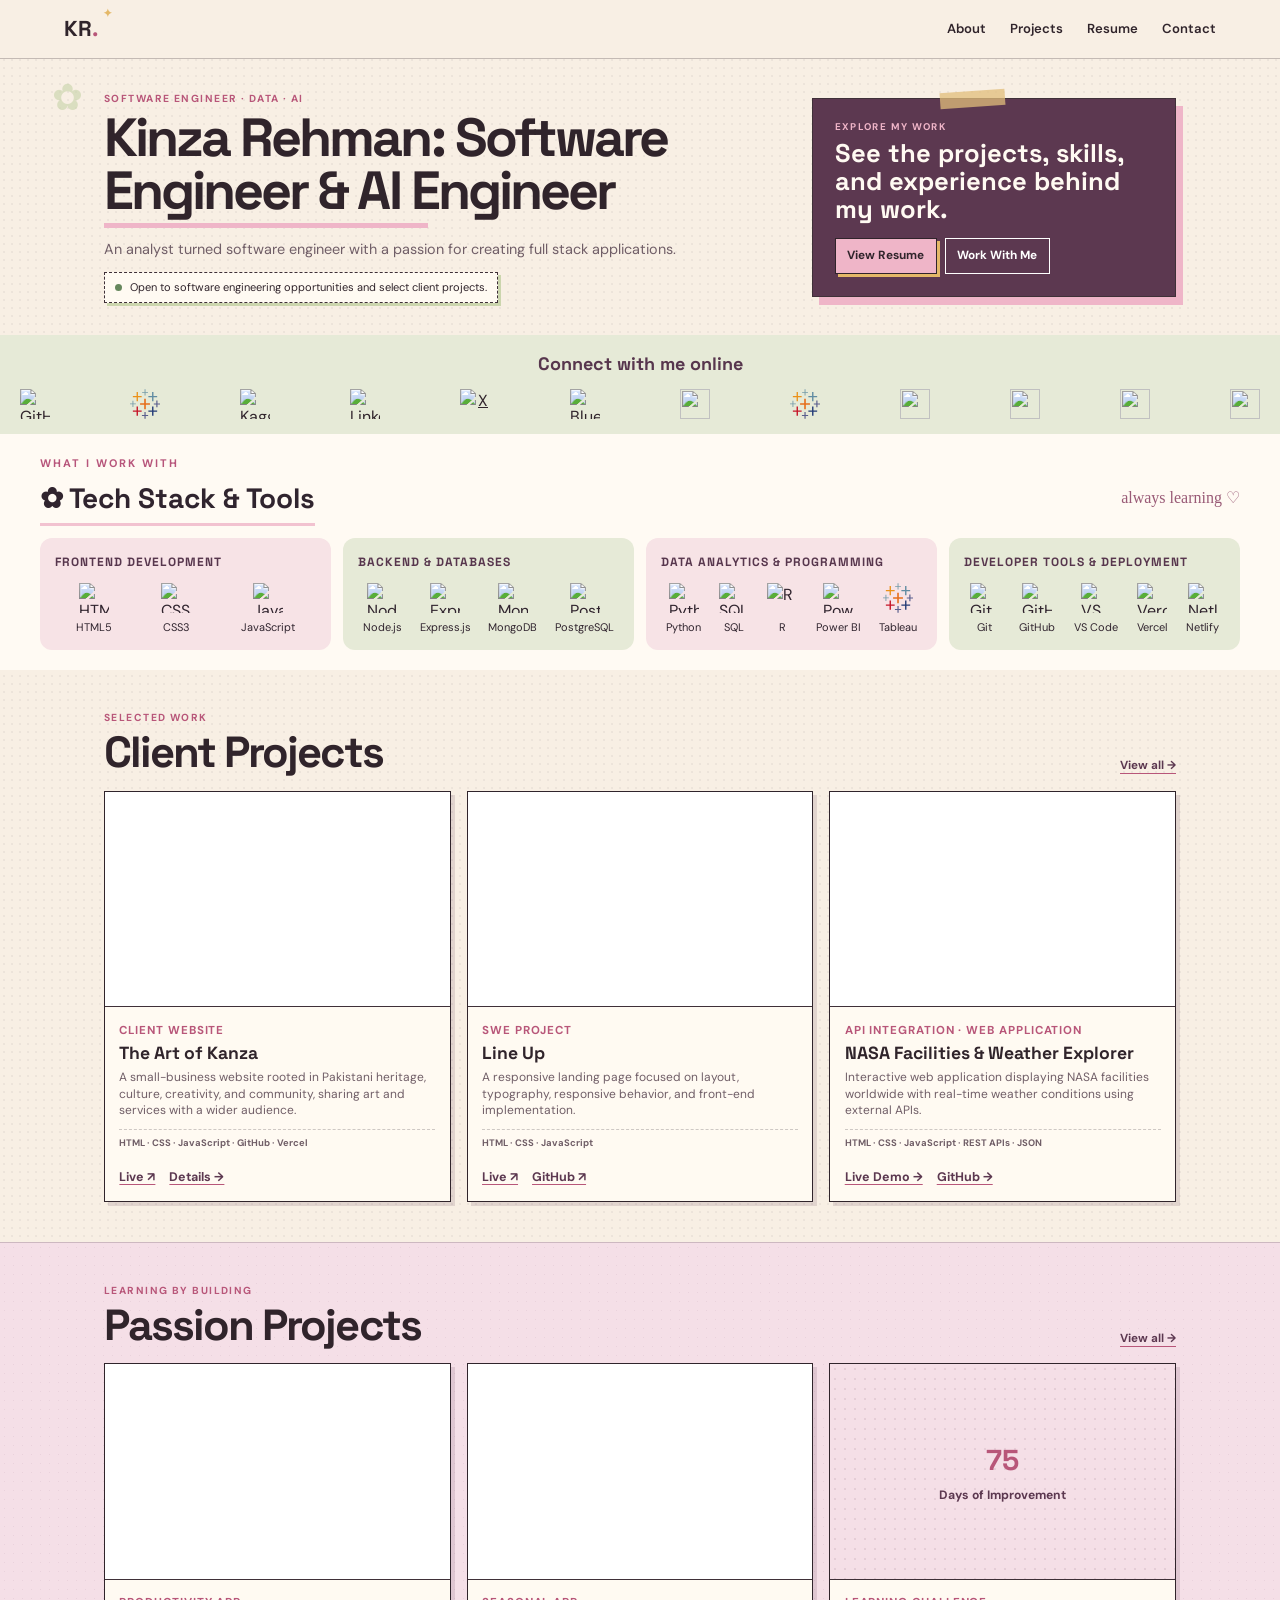
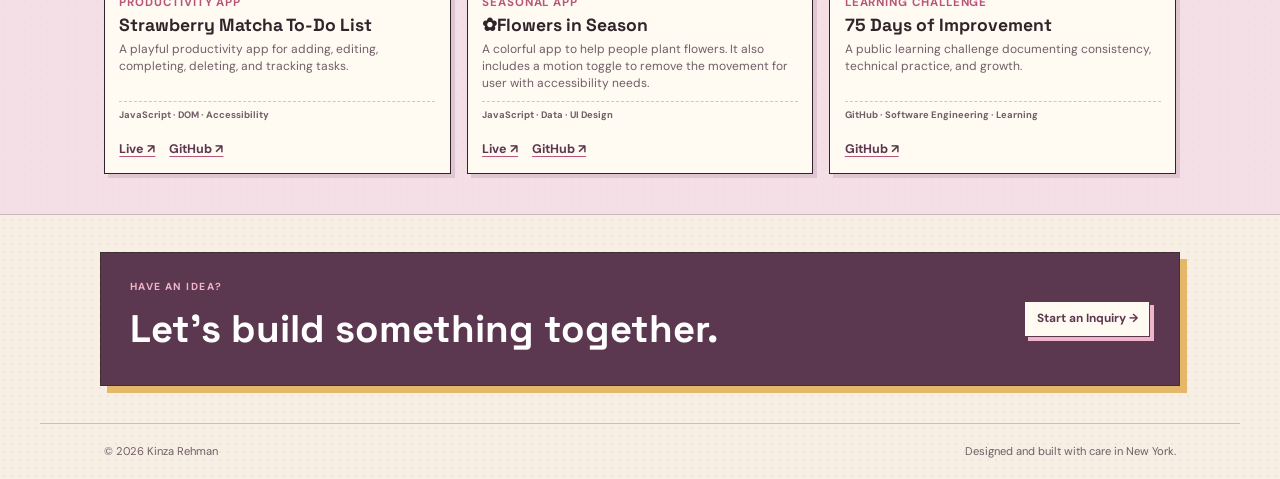
==== commit 4bb094c1: "portfolio updates, read me, tech, resume" ====
--- a/index.html
+++ b/index.html
@@ -1,48 +1,29 @@
+
+<!DOCTYPE html>
+<html lang="en">
 <head>
   <meta charset="UTF-8">
   <meta name="viewport" content="width=device-width, initial-scale=1.0">
-
   <title>Kinza Rehman | Software Engineer & AI Engineer</title>
-
-  <meta
-    name="description"
-    content="Kinza Rehman is a New York software engineer and AI engineer building full-stack, data-driven, and AI-powered applications. Explore her projects and experience."
-  >
-
+  <meta name="description" content="Kinza Rehman is a New York software engineer and AI engineer building full-stack, data-driven, and AI-powered applications. Explore her projects and experience.">
   <meta name="author" content="Kinza Rehman">
   <meta name="robots" content="index, follow">
-
   <link rel="canonical" href="https://kinzarehman.com/">
-
   <meta property="og:type" content="website">
   <meta property="og:title" content="Kinza Rehman | Software Engineer & AI Engineer">
-  <meta
-    property="og:description"
-    content="Explore Kinza Rehman's software engineering, AI, data, and web development projects."
-  >
+  <meta property="og:description" content="Explore Kinza Rehman's software engineering, AI, data, and web development projects.">
   <meta property="og:url" content="https://kinzarehman.com/">
   <meta property="og:image" content="https://kinzarehman.com/images/social-preview.png">
   <meta property="og:image:alt" content="Kinza Rehman software engineering portfolio">
-
   <meta name="twitter:card" content="summary_large_image">
   <meta name="twitter:title" content="Kinza Rehman | Software Engineer & AI Engineer">
-  <meta
-    name="twitter:description"
-    content="Software engineering, AI, data, and web development projects by Kinza Rehman."
-  >
+  <meta name="twitter:description" content="Software engineering, AI, data, and web development projects by Kinza Rehman.">
   <meta name="twitter:image" content="https://kinzarehman.com/images/social-preview.png">
-
   <link rel="preconnect" href="https://fonts.googleapis.com">
   <link rel="preconnect" href="https://fonts.gstatic.com" crossorigin>
-
-  <link
-    href="https://fonts.googleapis.com/css2?family=DM+Sans:wght@400;500;600;700&family=Space+Grotesk:wght@500;600;700&display=swap"
-    rel="stylesheet"
-  >
-
+  <link href="https://fonts.googleapis.com/css2?family=DM+Sans:wght@400;500;600;700&family=Space+Grotesk:wght@500;600;700&display=swap" rel="stylesheet">
   <link rel="stylesheet" href="css/style.css">
   <script src="JS/main.js" defer></script>
-
   <script type="application/ld+json">
   {
     "@context": "https://schema.org",
@@ -51,11 +32,7 @@
     "name": "Kinza Rehman",
     "url": "https://kinzarehman.com/",
     "description": "New York software engineer and AI engineer building full-stack, data-driven, and AI-powered applications.",
-    "jobTitle": [
-      "Software Engineer",
-      "AI Engineer",
-      "Data Analyst"
-    ],
+    "jobTitle": ["Software Engineer", "AI Engineer", "Data Analyst"],
     "address": {
       "@type": "PostalAddress",
       "addressRegion": "New York",
@@ -70,14 +47,8 @@
       "https://bsky.app/profile/ki-nza.bsky.social"
     ],
     "knowsAbout": [
-      "Software Engineering",
-      "Artificial Intelligence",
-      "Full-Stack Development",
-      "JavaScript",
-      "Python",
-      "SQL",
-      "Data Analytics",
-      "Machine Learning"
+      "Software Engineering", "Artificial Intelligence", "Full-Stack Development",
+      "JavaScript", "Python", "SQL", "Data Analytics", "Machine Learning"
     ]
   }
   </script>
@@ -85,126 +56,143 @@
 
 <body>
   <a class="skip-link" href="#main-content">Skip to content</a>
-  <!-- ========================================
-       HEADER
-  ========================================= -->
+
+  <!-- HEADER -->
   <header class="site-header">
     <a class="logo" href="index.html" aria-label="Kinza Rehman home">KR<span>.</span></a>
     <button class="menu-button" type="button" aria-expanded="false" aria-controls="site-nav">Menu</button>
     <nav id="site-nav" aria-label="Main navigation">
       <a href="#about">About</a>
-      <a href="projects.html"> Projects</a>
-      <a href="resume.html"> Resume</a>
+      <a href="projects.html">Projects</a>
+      <a href="resume.html">Resume</a>
       <a class="nav-cta" href="contact.html">Contact</a>
     </nav>
   </header>
+
   <main id="main-content">
-    <!-- ========================================
-         HERO
-    ========================================= -->
+
+    <!-- HERO -->
     <section class="hero" id="about">
       <div class="hero-copy">
-        <p class="eyebrow">
-          Software Engineer · Data · AI</p>
-
+        <p class="eyebrow">Software Engineer · Data · AI</p>
         <h1>Kinza Rehman: Software Engineer & AI Engineer</h1>
-
-        <p class="hero-text">
-          An analyst turned software engineer with a passion for creating full stack 
-          applications.
-        </p>
-
+        <p class="hero-text">An analyst turned software engineer with a passion for creating full stack applications.</p>
         <div class="status">
           <span aria-hidden="true"></span>
-          Open to software engineering opportunities
-          and select client projects.
-        </div>
-
-      </div>
-
-
-      <aside
-        class="hero-card"
-        aria-label="Explore Kinza's work"
-      >
-
-        <p class="card-label">
-          Explore my work
-        </p>
-
-        <h2>
-          See the projects, skills,
-          and experience behind my work.
-        </h2>
-
+          Open to software engineering opportunities and select client projects.
+        </div>
+      </div>
+
+      <aside class="hero-card" aria-label="Explore Kinza's work">
+        <p class="card-label">Explore my work</p>
+        <h2>See the projects, skills, and experience behind my work.</h2>
         <div class="button-row">
-
-          <a
-            class="button primary"
-            href="resume.html"
-          >
-            View Resume
-          </a>
-
-          <a
-            class="button secondary"
-            href="contact.html"
-          >
-            Work With Me
-          </a>
-
-        </div>
-
+          <a class="button primary" href="resume.html">View Resume</a>
+          <a class="button secondary" href="contact.html">Work With Me</a>
+        </div>
       </aside>
-
-    </section>
-
-
-    <!-- ========================================
-         SOCIAL LINKS
-    ========================================= -->
-
-    <section class="social-strip" aria-labelledby="connect-title">
-
-      <h2 id="connect-title">Connect with me online</h2>
+    </section>
+
+    <!-- SOCIAL LINKS -->
+    
+<section class="social-strip" aria-labelledby="connect-title">
+  <h2 id="connect-title">Connect with me online</h2>
+  <div class="social-marquee">
+    <div class="social-track">
       <div class="social-links">
-        <!-- GitHub -->
-
-        <a href="https://github.com/KinzaRehman" target="_blank" rel="noopener noreferrer"  aria-label="Visit Kinza Rehman's GitHub">
-          <img src="images/github.png" alt="GitHub">
-        </a>
-        <!-- Tableau -->
-        <a href="https://public.tableau.com/app/profile/kinza.rehman/vizzes" target="_blank" rel="noopener noreferrer" aria-label="Visit Kinza Rehman's Tableau">
-          <img src="images/tableau.png" alt="Tableau">
-        </a>
-        <!-- Kaggle -->
-        <a href="https://www.kaggle.com/kinzarehman" target="_blank" rel="noopener noreferrer" aria-label="Visit Kinza Rehman's Kaggle">
-          <img src="images/kaggle.png" alt="Kaggle" >
-        </a>
-
-
-        <!-- LinkedIn -->
-
-        <a href="https://www.linkedin.com/in/kinza-rehman-/" target="_blank"  rel="noopener noreferrer"  aria-label="Visit Kinza Rehman's LinkedIn">
-          <img src="images/linkedin.jpg"  alt="LinkedIn">
-        </a>
-        <!-- X -->
-        <a href="https://x.com/kinzarehmalxqu?s=11" target="_blank"  rel="noopener noreferrer"  aria-label="Visit Kinza Rehman's X profile">
-          <img src="images/x.png"  alt="X"
-          >
-        </a>
-        <!-- Bluesky -->
-        <a
-          href="https://bsky.app/profile/ki-nza.bsky.social"
-          target="_blank"
-          rel="noopener noreferrer"
-          aria-label="Visit Kinza Rehman's Bluesky">
-          <img src="images/bluesky.webp" alt="Bluesky"></a>
-      </div>
-    </section>
-    <!-- ========================================
-         CLIENT PROJECTS
-    ========================================= -->
+        <a href="https://github.com/KinzaRehman" target="_blank" aria-label="GitHub"><img src="https://cdn.jsdelivr.net/gh/devicons/devicon@latest/icons/github/github-original.svg" alt="GitHub"></a>
+        <a href="https://public.tableau.com/app/profile/kinza.rehman/vizzes" target="_blank" aria-label="Tableau"><img src="images/tableau.svg" alt="Tableau"></a>
+        <a href="https://www.kaggle.com/kinzarehman" target="_blank" aria-label="Kaggle"><img src="https://cdn.jsdelivr.net/gh/devicons/devicon@latest/icons/kaggle/kaggle-original.svg" alt="Kaggle"></a>
+        <a href="https://www.linkedin.com/in/kinza-rehman-/" target="_blank" aria-label="LinkedIn"><img src="https://cdn.jsdelivr.net/gh/devicons/devicon@latest/icons/linkedin/linkedin-original.svg" alt="LinkedIn"></a>
+        <a href="https://x.com/kinzarehmalxqu" target="_blank" aria-label="X"><img src="https://cdn.simpleicons.org/x/000000" alt="X"></a>
+        <a href="https://bsky.app/profile/ki-nza.bsky.social" target="_blank" aria-label="Bluesky"><img src="https://cdn.simpleicons.org/bluesky/0085FF" alt="Bluesky"></a>
+      </div>
+      <div class="social-links" aria-hidden="true" inert>
+        <img src="https://cdn.jsdelivr.net/gh/devicons/devicon@latest/icons/github/github-original.svg" alt="">
+        <img src="images/tableau.svg" alt="">
+        <img src="https://cdn.jsdelivr.net/gh/devicons/devicon@latest/icons/kaggle/kaggle-original.svg" alt="">
+        <img src="https://cdn.jsdelivr.net/gh/devicons/devicon@latest/icons/linkedin/linkedin-original.svg" alt="">
+        <img src="https://cdn.simpleicons.org/x/000000" alt="">
+        <img src="https://cdn.simpleicons.org/bluesky/0085FF" alt="">
+      </div>
+      <div class="social-links" aria-hidden="true" inert>
+        <img src="https://cdn.jsdelivr.net/gh/devicons/devicon@latest/icons/github/github-original.svg" alt="">
+        <img src="images/tableau.svg" alt="">
+        <img src="https://cdn.jsdelivr.net/gh/devicons/devicon@latest/icons/kaggle/kaggle-original.svg" alt="">
+        <img src="https://cdn.jsdelivr.net/gh/devicons/devicon@latest/icons/linkedin/linkedin-original.svg" alt="">
+        <img src="https://cdn.simpleicons.org/x/000000" alt="">
+        <img src="https://cdn.simpleicons.org/bluesky/0085FF" alt="">
+      </div>
+      <div class="social-links" aria-hidden="true" inert>
+        <img src="https://cdn.jsdelivr.net/gh/devicons/devicon@latest/icons/github/github-original.svg" alt="">
+        <img src="images/tableau.svg" alt="">
+        <img src="https://cdn.jsdelivr.net/gh/devicons/devicon@latest/icons/kaggle/kaggle-original.svg" alt="">
+        <img src="https://cdn.jsdelivr.net/gh/devicons/devicon@latest/icons/linkedin/linkedin-original.svg" alt="">
+        <img src="https://cdn.simpleicons.org/x/000000" alt="">
+        <img src="https://cdn.simpleicons.org/bluesky/0085FF" alt="">
+      </div>
+    </div>
+  </div>
+</section>
+
+
+    <!-- TECH STACK -->
+    <section class="tech-stack" id="skills">
+      <div class="tech-container">
+        <div class="tech-heading">
+          <div>
+            <p class="tech-label">WHAT I WORK WITH</p>
+            <h2>✿ Tech Stack & Tools</h2>
+          </div>
+          <p class="tech-note">always learning ♡</p>
+        </div>
+
+        <div class="tech-grid">
+          <div class="tech-card tech-pink">
+            <h3>Frontend Development</h3>
+            <div class="tech-icons">
+              <div><img src="https://cdn.jsdelivr.net/gh/devicons/devicon@latest/icons/html5/html5-original.svg" alt="HTML5"><span>HTML5</span></div>
+              <div><img src="https://cdn.jsdelivr.net/gh/devicons/devicon@latest/icons/css3/css3-original.svg" alt="CSS3"><span>CSS3</span></div>
+              <div><img src="https://cdn.jsdelivr.net/gh/devicons/devicon@latest/icons/javascript/javascript-original.svg" alt="JavaScript"><span>JavaScript</span></div>
+            </div>
+          </div>
+
+          <div class="tech-card tech-green">
+            <h3>Backend & Databases</h3>
+            <div class="tech-icons">
+              <div><img src="https://cdn.jsdelivr.net/gh/devicons/devicon@latest/icons/nodejs/nodejs-original.svg" alt="Node.js"><span>Node.js</span></div>
+              <div><img src="https://cdn.jsdelivr.net/gh/devicons/devicon@latest/icons/express/express-original.svg" alt="Express.js"><span>Express.js</span></div>
+              <div><img src="https://cdn.jsdelivr.net/gh/devicons/devicon@latest/icons/mongodb/mongodb-original.svg" alt="MongoDB"><span>MongoDB</span></div>
+              <div><img src="https://cdn.jsdelivr.net/gh/devicons/devicon@latest/icons/postgresql/postgresql-original.svg" alt="PostgreSQL"><span>PostgreSQL</span></div>
+            </div>
+          </div>
+
+          <div class="tech-card tech-pink">
+            <h3>Data Analytics & Programming</h3>
+            <div class="tech-icons">
+              <div><img src="https://cdn.jsdelivr.net/gh/devicons/devicon@latest/icons/python/python-original.svg" alt="Python"><span>Python</span></div>
+              <div><img src="https://cdn.jsdelivr.net/gh/devicons/devicon@latest/icons/postgresql/postgresql-original.svg" alt="SQL"><span>SQL</span></div>
+              <div><img src="https://cdn.jsdelivr.net/gh/devicons/devicon@latest/icons/r/r-original.svg" alt="R"><span>R</span></div>
+              <div><img src="https://cdn.jsdelivr.net/gh/homarr-labs/dashboard-icons/svg/powerbi.svg" alt="Power BI"><span>Power BI</span></div>
+              <div><img src="images/tableau.svg" alt="Tableau"><span>Tableau</span></div>
+            </div>
+          </div>
+
+          <div class="tech-card tech-green">
+            <h3>Developer Tools & Deployment</h3>
+            <div class="tech-icons">
+              <div><img src="https://cdn.jsdelivr.net/gh/devicons/devicon@latest/icons/git/git-original.svg" alt="Git"><span>Git</span></div>
+              <div><img src="https://cdn.jsdelivr.net/gh/devicons/devicon@latest/icons/github/github-original.svg" alt="GitHub"><span>GitHub</span></div>
+              <div><img src="https://cdn.jsdelivr.net/gh/devicons/devicon@latest/icons/vscode/vscode-original.svg" alt="VS Code"><span>VS Code</span></div>
+              <div><img src="https://cdn.simpleicons.org/vercel/000000" alt="Vercel"><span>Vercel</span></div>
+              <div><img src="https://cdn.simpleicons.org/netlify/00C7B7" alt="Netlify"><span>Netlify</span></div>
+            </div>
+          </div>
+        </div>
+      </div>
+    </section>
+
+    <!-- CLIENT PROJECTS -->
     <section class="section" id="client-projects">
       <div class="section-heading">
         <div>
@@ -213,10 +201,8 @@
         </div>
         <a class="text-link" href="projects.html?type=client">View all →</a>
       </div>
+
       <div class="project-grid">
-        <!-- =====================================
-             CLIENT 1 — THE ART OF KANZA
-        ====================================== -->
         <article class="project-card">
           <div class="project-preview">
             <iframe src="https://client-seven-chi-31.vercel.app/index.html" title="The Art of Kanza website preview" loading="lazy"></iframe>
@@ -233,74 +219,51 @@
           </div>
         </article>
 
-
-        <!-- =====================================
-             CLIENT PLACEHOLDER 2
-        ====================================== -->
         <article class="project-card filterable-project" data-type="swe" data-languages="html css javascript" data-analytics="">
           <div class="project-preview">
             <iframe src="https://rs-r3z3.vercel.app/" title="Line Up live website preview" loading="lazy"></iframe>
           </div>
-
           <div class="project-body">
             <p class="project-type">SWE Project</p>
             <h3>Line Up</h3>
             <p>A responsive landing page focused on layout, typography, responsive behavior, and front-end implementation.</p>
             <p class="tags">HTML · CSS · JavaScript</p>
-
             <div class="project-links">
               <a href="https://rs-r3z3.vercel.app/" target="_blank" rel="noopener noreferrer">Live ↗</a>
               <a href="https://github.com/KinzaRehman/RS/tree/main/Week-3-assignments/Line_up" target="_blank" rel="noopener noreferrer">GitHub ↗</a>
             </div>
           </div>
         </article>
-        <!-- =====================================
-             CLIENT PLACEHOLDER 3
-        ====================================== -->
-
-        
-  
-<article class="project-card">
-  <div class="project-preview">
-    <iframe src="https://kinzarehman.github.io/complex-nasa-bootcamp/" title="NASA Facilities & Weather Explorer" loading="lazy"></iframe>
-  </div>
-
-  <div class="project-body">
-    <p class="project-type">API Integration · Web Application</p>
-    <h3>NASA Facilities & Weather Explorer</h3>
-    <p>Interactive web application displaying NASA facilities worldwide with real-time weather conditions using external APIs.</p>
-    <p class="tags">HTML · CSS · JavaScript · REST APIs · JSON</p>
-    <div class="project-links">
-      <a href="https://kinzarehman.github.io/complex-nasa-bootcamp/" target="_blank" rel="noopener noreferrer">Live Demo →</a>
-      <a href="https://github.com/KinzaRehman/complex-nasa-bootcamp" target="_blank" rel="noopener noreferrer">GitHub →</a>
-    </div>
-  </div>
-</article>
-
-  </div>
-</section>
-
-
-
-    <!-- ========================================
-         PASSION PROJECTS
-    ========================================= -->
-
+
+        <article class="project-card">
+          <div class="project-preview">
+            <iframe src="https://kinzarehman.github.io/complex-nasa-bootcamp/" title="NASA Facilities & Weather Explorer" loading="lazy"></iframe>
+          </div>
+          <div class="project-body">
+            <p class="project-type">API Integration · Web Application</p>
+            <h3>NASA Facilities & Weather Explorer</h3>
+            <p>Interactive web application displaying NASA facilities worldwide with real-time weather conditions using external APIs.</p>
+            <p class="tags">HTML · CSS · JavaScript · REST APIs · JSON</p>
+            <div class="project-links">
+              <a href="https://kinzarehman.github.io/complex-nasa-bootcamp/" target="_blank" rel="noopener noreferrer">Live Demo →</a>
+              <a href="https://github.com/KinzaRehman/complex-nasa-bootcamp" target="_blank" rel="noopener noreferrer">GitHub →</a>
+            </div>
+          </div>
+        </article>
+      </div>
+    </section>
+
+    <!-- PASSION PROJECTS -->
     <section class="section tinted" id="passion-projects">
       <div class="section-heading">
         <div>
           <p class="eyebrow">Learning by building</p>
           <h2>Passion Projects</h2>
         </div>
-        <a class="text-link" href="projects.html?type=passion">View all →
-        </a>
-      </div>
+        <a class="text-link" href="projects.html?type=passion">View all →</a>
+      </div>
+
       <div class="project-grid">
-
-        <!-- =====================================
-             PASSION 1 — TO-DO LIST
-        ====================================== -->
-
         <article class="project-card">
           <div class="project-preview">
             <iframe src="https://kinzarehman.github.io/Ktodo-list/" title="Strawberry Matcha To-Do List website preview" loading="lazy"></iframe>
@@ -308,9 +271,8 @@
           <div class="project-body">
             <p class="project-type">Productivity App</p>
             <h3>Strawberry Matcha To-Do List</h3>
-            <p>A playful productivity app for adding,
-              editing, completing, deleting, and tracking tasks.</p>
-            <p class="tags"> JavaScript · DOM · Accessibility</p>
+            <p>A playful productivity app for adding, editing, completing, deleting, and tracking tasks.</p>
+            <p class="tags">JavaScript · DOM · Accessibility</p>
             <div class="project-links">
               <a href="https://kinzarehman.github.io/Ktodo-list/" target="_blank" rel="noopener noreferrer">Live ↗</a>
               <a href="https://github.com/KinzaRehman/Ktodo-list" target="_blank" rel="noopener noreferrer">GitHub ↗</a>
@@ -318,9 +280,6 @@
           </div>
         </article>
 
-        <!-- =====================================
-             PASSION PLACEHOLDER 2
-        ====================================== -->
         <article class="project-card">
           <div class="project-preview">
             <iframe src="https://rs-5f4f.vercel.app/" title="Strawberry Matcha To-Do List website preview" loading="lazy"></iframe>
@@ -329,18 +288,13 @@
             <p class="project-type">Seasonal App</p>
             <h3>✿Flowers in Season</h3>
             <p>A colorful app to help people plant flowers. It also includes a motion toggle to remove the movement for user with accessibility needs.</p>
-            <p class="tags"> JavaScript · Data · UI Design</p>
+            <p class="tags">JavaScript · Data · UI Design</p>
             <div class="project-links">
               <a href="https://rs-5f4f.vercel.app/" target="_blank" rel="noopener noreferrer">Live ↗</a>
               <a href="https://github.com/KinzaRehman/RS/tree/main/Week%204/Week4-assignments/Date%20%26%20guess" target="_blank" rel="noopener noreferrer">GitHub ↗</a>
             </div>
           </div>
         </article>
-
-
-        <!-- =====================================
-             PASSION PLACEHOLDER 3
-        ====================================== -->
 
         <article class="project-card">
           <div class="project-preview project-preview-placeholder">
@@ -361,9 +315,8 @@
         </article>
       </div>
     </section>
-    <!-- ========================================
-         CONTACT
-    ========================================= -->
+
+    <!-- CONTACT -->
     <section class="contact-banner">
       <div>
         <p class="eyebrow">Have an idea?</p>
@@ -372,12 +325,11 @@
       <a class="button light" href="contact.html">Start an Inquiry →</a>
     </section>
   </main>
-  <!-- ========================================
-       FOOTER
-  ========================================= -->
+
+  <!-- FOOTER -->
   <footer>
     <p>© <span id="year"></span> Kinza Rehman</p>
     <p>Designed and built with care in New York.</p>
   </footer>
 </body>
-</html>+</html>
--- a/css/style.css
+++ b/css/style.css
@@ -466,65 +466,81 @@
 ========================================= */
 
 .social-strip {
-  padding: 0.85rem 5%;
-
+  background: #e6ead7;
+  padding: 15px 20px;
   text-align: center;
-
-  background: var(--matcha);
-
-  border-block: 1px solid var(--line);
 }
 
 .social-strip h2 {
-  margin: 0 0 0.5rem;
-
-  font-size: 0.82rem;
-}
+  font-size: 18px;
+  color: #57364d;
+  margin: 0 0 12px;
+}
+
+.social-marquee {
+  width: 400px;
+  max-width: 100%;
+  margin: 0 auto;
+  overflow: hidden;
+}
+
+.social-track {
+  display: flex;
+  width: max-content;
+  animation: social-scroll 18s linear infinite;
+}
+
 
 .social-links {
   display: flex;
-  flex-wrap: wrap;
-
+  flex-direction: row;
+  align-items: center;
+  flex-shrink: 0;
+  gap: 80px;
+  padding-right: 80px;
+}
+
+
+.social-links a {
+  display: flex;
+  align-items: center;
   justify-content: center;
-  align-items: center;
-
-  gap: 0.5rem;
-}
-
-.social-links a {
-  display: grid;
-
-  width: 40px;
-  height: 40px;
-
-  place-items: center;
-
-  background: var(--paper);
-
-  border: 1px solid var(--line);
-
-  box-shadow:
-    2px 2px 0 rgba(63, 48, 56, 0.3);
-
-  transition:
-    transform 0.2s ease,
-    background 0.2s ease;
-}
-
-.social-links a:hover {
-  background: var(--pink);
-
-  transform: translateY(-2px);
+  flex-shrink: 0;
 }
 
 .social-links img {
-  width: 22px;
-  height: 22px;
-
+  width: 30px;
+  height: 30px;
+  display: block;
   object-fit: contain;
-
-  mix-blend-mode: multiply;
-}
+}
+
+.social-links a:hover img {
+  transform: scale(1.15);
+}
+
+.social-marquee {
+  width: 100%;
+  max-width: 100%;
+  margin: 0 auto;
+  overflow: hidden;
+}
+
+
+.social-marquee:hover .social-track,
+.social-marquee:focus-within .social-track {
+  animation-play-state: paused;
+}
+
+@keyframes social-scroll {
+  to { transform: translateX(-50%); }
+}
+
+@media (prefers-reduced-motion: reduce) {
+  .social-track { animation: none; }
+  .social-marquee { overflow-x: auto; }
+}
+
 
 
 /* =========================================
@@ -573,7 +589,131 @@
 
   text-underline-offset: 4px;
 }
-
+/* =========================================
+  SECTION TECH STACK
+========================================= */
+
+/* TECH STACK */
+
+.tech-stack {
+  padding: 10px 20px 20px;
+  background: #fffaf3;
+  color: #30242e;
+}
+
+.tech-container {
+  max-width: 1200px;
+  margin: auto;
+}
+
+.tech-heading {
+  display: flex;
+  justify-content: space-between;
+  align-items: end;
+  margin-bottom: 12px;
+}
+
+.tech-label {
+  color: #b7557b;
+  font-size: 11px;
+  font-weight: bold;
+  letter-spacing: 2px;
+  margin-bottom: 5px;
+}
+
+.tech-heading h2 {
+  font-size: 28px;
+  margin: 0;
+  border-bottom: 3px solid #f2c2d0;
+  padding-bottom: 4px;
+}
+
+.tech-note {
+  font-family: cursive;
+  font-size: 16px;
+  color: #995a76;
+}
+
+/* CARDS */
+
+.tech-grid {
+  display: grid;
+  grid-template-columns: repeat(4, minmax(0, 1fr));
+  gap: 12px;
+}
+
+.tech-card {
+  padding: 15px;
+  border-radius: 12px;
+  min-width: 0;
+}
+
+.tech-pink { background: #f7e3e6; }
+.tech-green { background: #e6ead7; }
+
+.tech-card h3 {
+  font-size: 12px;
+  text-transform: uppercase;
+  letter-spacing: 1px;
+  margin: 0 0 12px;
+  color: #57364d;
+}
+
+/* ICONS */
+
+.tech-icons {
+  display: flex;
+  justify-content: space-around;
+  align-items: flex-start;
+  flex-wrap: wrap;
+  gap: 12px 8px;
+}
+
+.tech-icons > div {
+  display: flex;
+  flex-direction: column;
+  align-items: center;
+  gap: 6px;
+}
+
+.tech-icons img {
+  width: 30px;
+  height: 30px;
+  object-fit: contain;
+}
+
+.tech-icons span {
+  font-size: 11px;
+  text-align: center;
+  white-space: nowrap;
+}
+
+/* RESPONSIVE */
+
+@media (max-width: 1050px) {
+  .tech-grid {
+    grid-template-columns: repeat(2, minmax(0, 1fr));
+  }
+}
+
+@media (max-width: 600px) {
+  .tech-grid {
+    grid-template-columns: 1fr;
+  }
+
+  .tech-heading {
+    align-items: flex-start;
+    gap: 10px;
+  }
+
+  .tech-heading h2 {
+    font-size: 24px;
+  }
+
+  .tech-note {
+    font-size: 14px;
+  }
+}
 
 /* =========================================
    PROJECT GRID
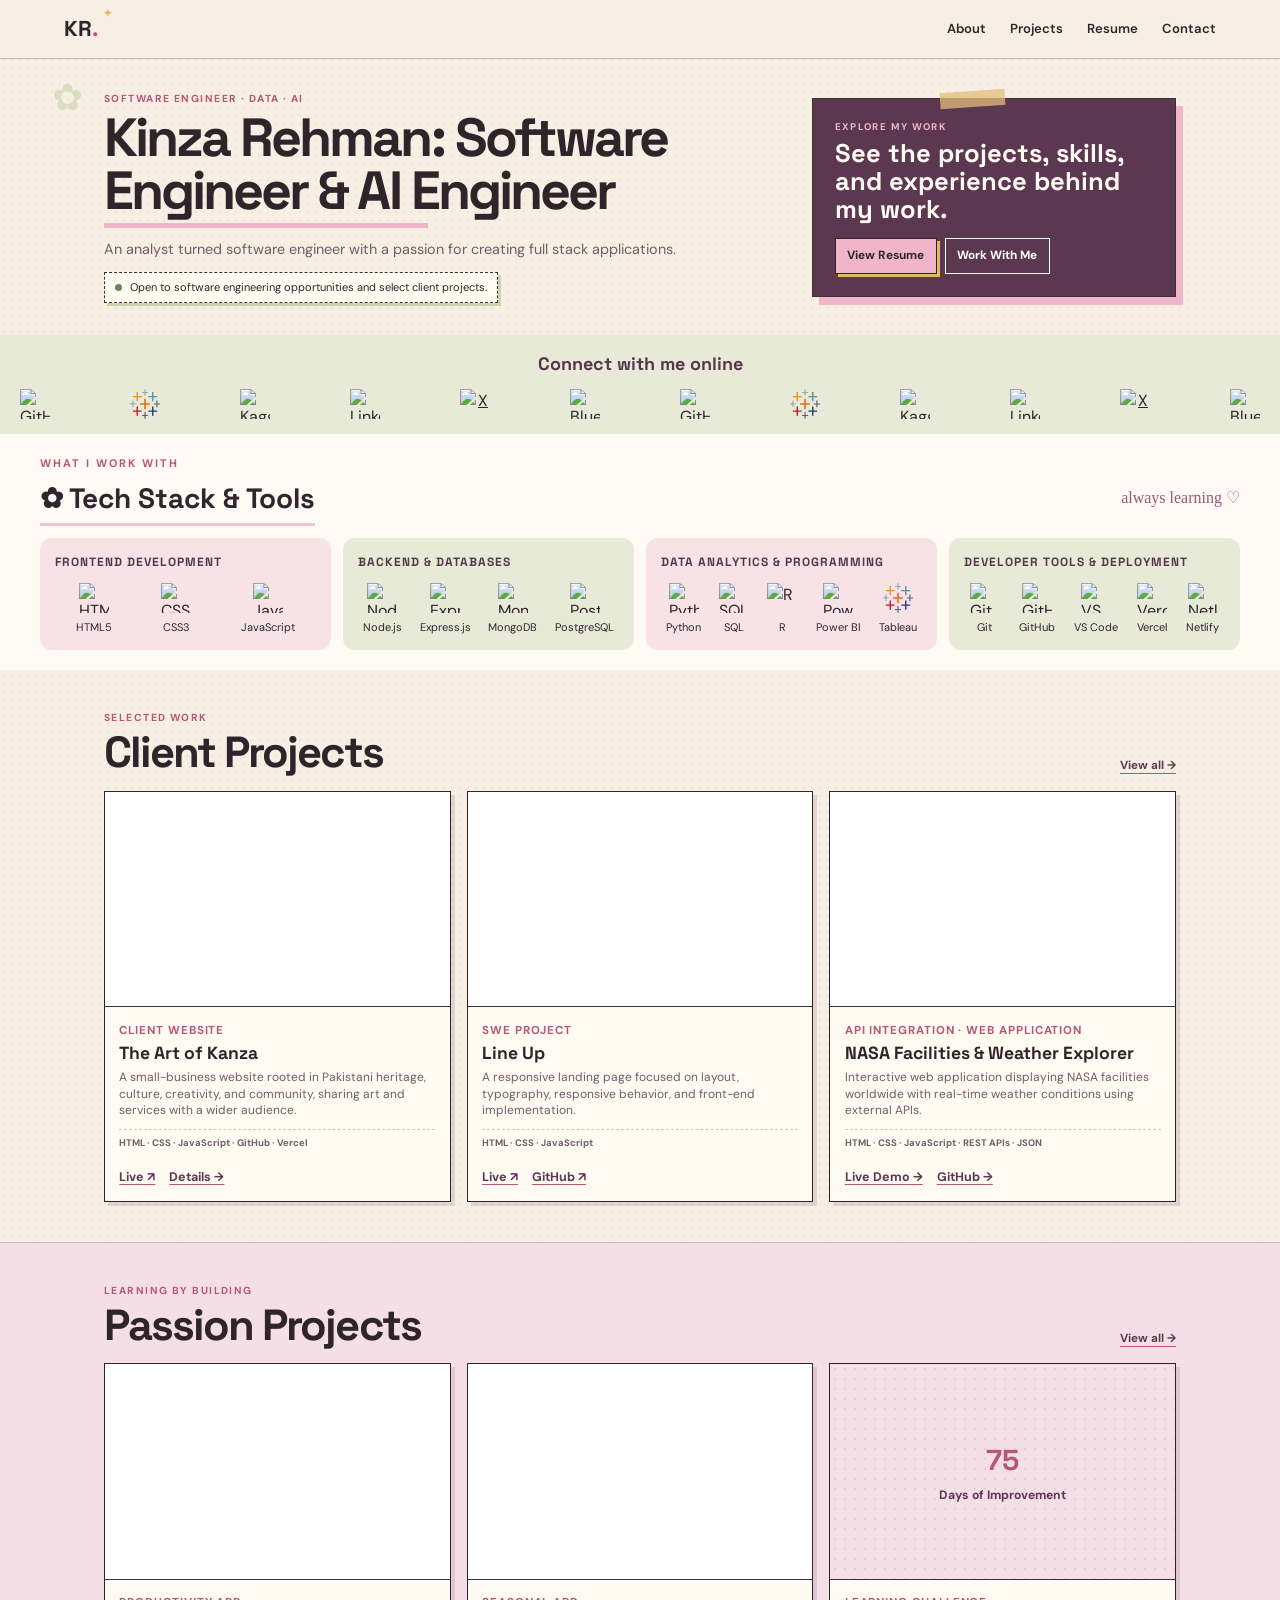
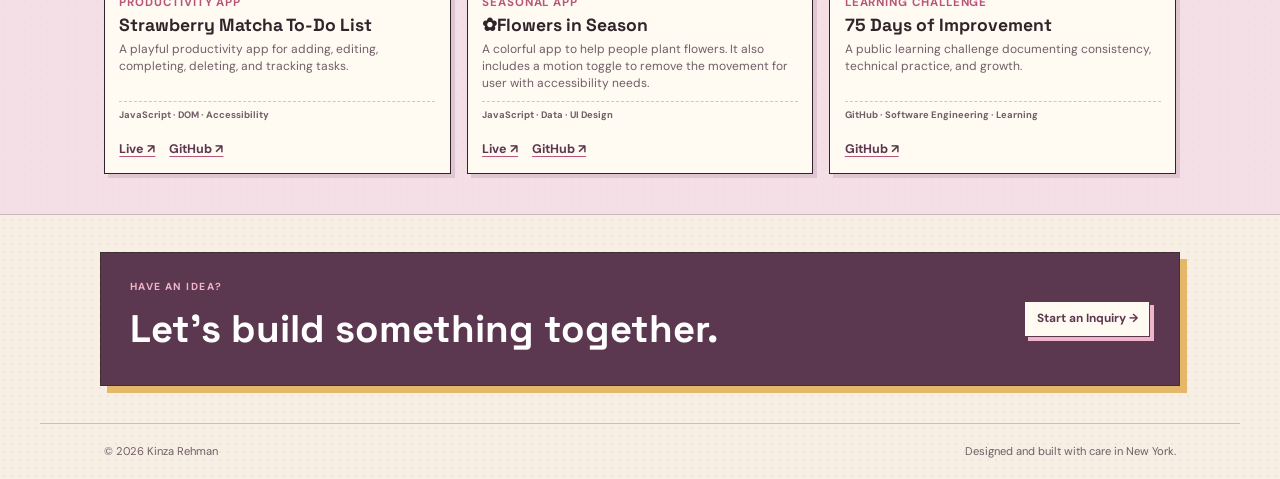
==== commit cea81bb5: "fixing links and routes" ====
--- a/index.html
+++ b/index.html
@@ -108,28 +108,28 @@
         <a href="https://bsky.app/profile/ki-nza.bsky.social" target="_blank" aria-label="Bluesky"><img src="https://cdn.simpleicons.org/bluesky/0085FF" alt="Bluesky"></a>
       </div>
       <div class="social-links" aria-hidden="true" inert>
-        <img src="https://cdn.jsdelivr.net/gh/devicons/devicon@latest/icons/github/github-original.svg" alt="">
-        <img src="images/tableau.svg" alt="">
-        <img src="https://cdn.jsdelivr.net/gh/devicons/devicon@latest/icons/kaggle/kaggle-original.svg" alt="">
-        <img src="https://cdn.jsdelivr.net/gh/devicons/devicon@latest/icons/linkedin/linkedin-original.svg" alt="">
-        <img src="https://cdn.simpleicons.org/x/000000" alt="">
-        <img src="https://cdn.simpleicons.org/bluesky/0085FF" alt="">
+       <a href="https://github.com/KinzaRehman" target="_blank" aria-label="GitHub"><img src="https://cdn.jsdelivr.net/gh/devicons/devicon@latest/icons/github/github-original.svg" alt="GitHub"></a>
+        <a href="https://public.tableau.com/app/profile/kinza.rehman/vizzes" target="_blank" aria-label="Tableau"><img src="images/tableau.svg" alt="Tableau"></a>
+        <a href="https://www.kaggle.com/kinzarehman" target="_blank" aria-label="Kaggle"><img src="https://cdn.jsdelivr.net/gh/devicons/devicon@latest/icons/kaggle/kaggle-original.svg" alt="Kaggle"></a>
+        <a href="https://www.linkedin.com/in/kinza-rehman-/" target="_blank" aria-label="LinkedIn"><img src="https://cdn.jsdelivr.net/gh/devicons/devicon@latest/icons/linkedin/linkedin-original.svg" alt="LinkedIn"></a>
+        <a href="https://x.com/kinzarehmalxqu" target="_blank" aria-label="X"><img src="https://cdn.simpleicons.org/x/000000" alt="X"></a>
+        <a href="https://bsky.app/profile/ki-nza.bsky.social" target="_blank" aria-label="Bluesky"><img src="https://cdn.simpleicons.org/bluesky/0085FF" alt="Bluesky"></a>
       </div>
       <div class="social-links" aria-hidden="true" inert>
-        <img src="https://cdn.jsdelivr.net/gh/devicons/devicon@latest/icons/github/github-original.svg" alt="">
-        <img src="images/tableau.svg" alt="">
-        <img src="https://cdn.jsdelivr.net/gh/devicons/devicon@latest/icons/kaggle/kaggle-original.svg" alt="">
-        <img src="https://cdn.jsdelivr.net/gh/devicons/devicon@latest/icons/linkedin/linkedin-original.svg" alt="">
-        <img src="https://cdn.simpleicons.org/x/000000" alt="">
-        <img src="https://cdn.simpleicons.org/bluesky/0085FF" alt="">
+       <a href="https://github.com/KinzaRehman" target="_blank" aria-label="GitHub"><img src="https://cdn.jsdelivr.net/gh/devicons/devicon@latest/icons/github/github-original.svg" alt="GitHub"></a>
+        <a href="https://public.tableau.com/app/profile/kinza.rehman/vizzes" target="_blank" aria-label="Tableau"><img src="images/tableau.svg" alt="Tableau"></a>
+        <a href="https://www.kaggle.com/kinzarehman" target="_blank" aria-label="Kaggle"><img src="https://cdn.jsdelivr.net/gh/devicons/devicon@latest/icons/kaggle/kaggle-original.svg" alt="Kaggle"></a>
+        <a href="https://www.linkedin.com/in/kinza-rehman-/" target="_blank" aria-label="LinkedIn"><img src="https://cdn.jsdelivr.net/gh/devicons/devicon@latest/icons/linkedin/linkedin-original.svg" alt="LinkedIn"></a>
+        <a href="https://x.com/kinzarehmalxqu" target="_blank" aria-label="X"><img src="https://cdn.simpleicons.org/x/000000" alt="X"></a>
+        <a href="https://bsky.app/profile/ki-nza.bsky.social" target="_blank" aria-label="Bluesky"><img src="https://cdn.simpleicons.org/bluesky/0085FF" alt="Bluesky"></a>
       </div>
       <div class="social-links" aria-hidden="true" inert>
-        <img src="https://cdn.jsdelivr.net/gh/devicons/devicon@latest/icons/github/github-original.svg" alt="">
-        <img src="images/tableau.svg" alt="">
-        <img src="https://cdn.jsdelivr.net/gh/devicons/devicon@latest/icons/kaggle/kaggle-original.svg" alt="">
-        <img src="https://cdn.jsdelivr.net/gh/devicons/devicon@latest/icons/linkedin/linkedin-original.svg" alt="">
-        <img src="https://cdn.simpleicons.org/x/000000" alt="">
-        <img src="https://cdn.simpleicons.org/bluesky/0085FF" alt="">
+        <a href="https://github.com/KinzaRehman" target="_blank" aria-label="GitHub"><img src="https://cdn.jsdelivr.net/gh/devicons/devicon@latest/icons/github/github-original.svg" alt="GitHub"></a>
+        <a href="https://public.tableau.com/app/profile/kinza.rehman/vizzes" target="_blank" aria-label="Tableau"><img src="images/tableau.svg" alt="Tableau"></a>
+        <a href="https://www.kaggle.com/kinzarehman" target="_blank" aria-label="Kaggle"><img src="https://cdn.jsdelivr.net/gh/devicons/devicon@latest/icons/kaggle/kaggle-original.svg" alt="Kaggle"></a>
+        <a href="https://www.linkedin.com/in/kinza-rehman-/" target="_blank" aria-label="LinkedIn"><img src="https://cdn.jsdelivr.net/gh/devicons/devicon@latest/icons/linkedin/linkedin-original.svg" alt="LinkedIn"></a>
+        <a href="https://x.com/kinzarehmalxqu" target="_blank" aria-label="X"><img src="https://cdn.simpleicons.org/x/000000" alt="X"></a>
+        <a href="https://bsky.app/profile/ki-nza.bsky.social" target="_blank" aria-label="Bluesky"><img src="https://cdn.simpleicons.org/bluesky/0085FF" alt="Bluesky"></a>
       </div>
     </div>
   </div>
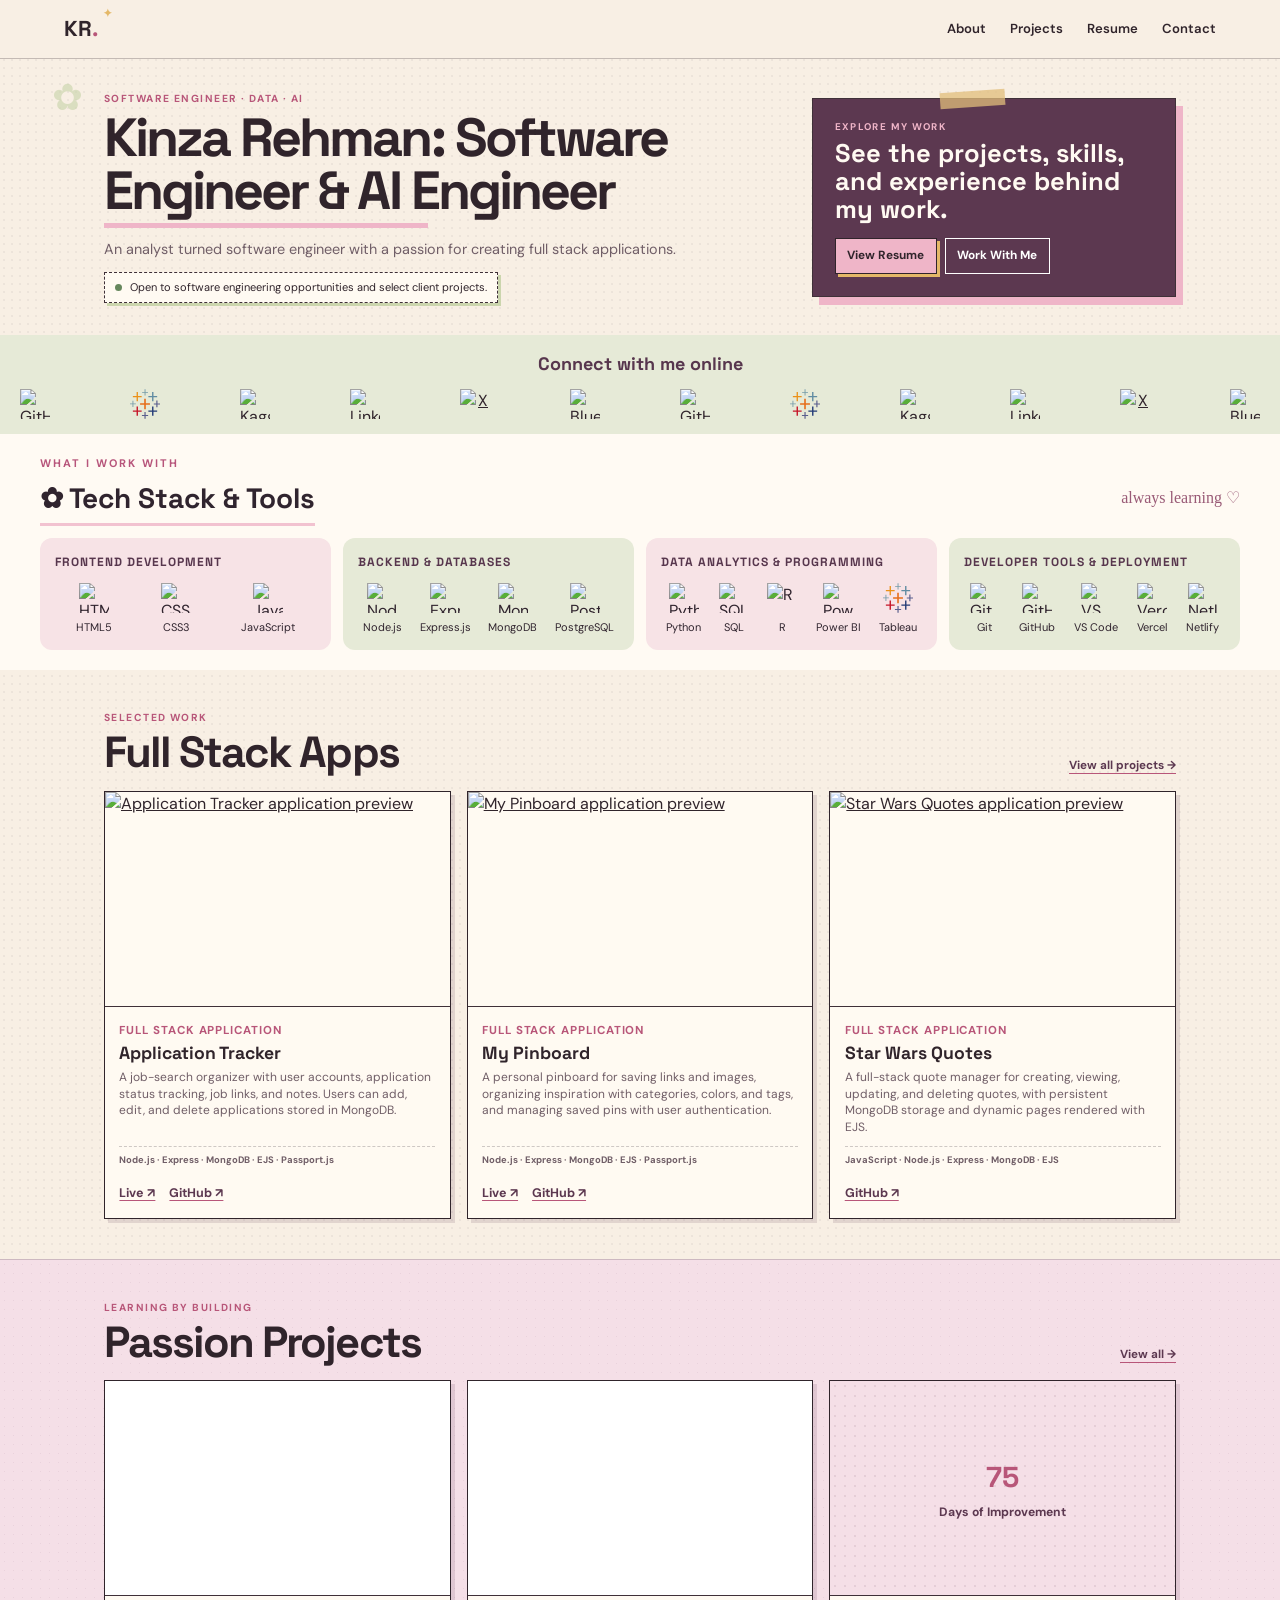
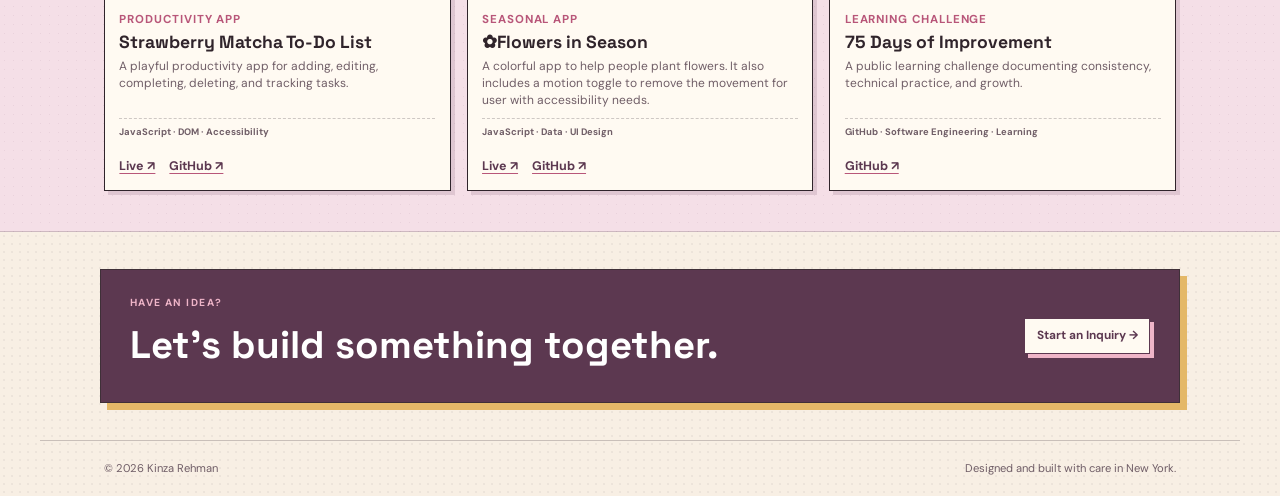
==== commit c7889f83: "addding full stack projects" ====
--- a/index.html
+++ b/index.html
@@ -107,7 +107,7 @@
         <a href="https://x.com/kinzarehmalxqu" target="_blank" aria-label="X"><img src="https://cdn.simpleicons.org/x/000000" alt="X"></a>
         <a href="https://bsky.app/profile/ki-nza.bsky.social" target="_blank" aria-label="Bluesky"><img src="https://cdn.simpleicons.org/bluesky/0085FF" alt="Bluesky"></a>
       </div>
-      <div class="social-links" aria-hidden="true" inert>
+      <div class="social-links" >
        <a href="https://github.com/KinzaRehman" target="_blank" aria-label="GitHub"><img src="https://cdn.jsdelivr.net/gh/devicons/devicon@latest/icons/github/github-original.svg" alt="GitHub"></a>
         <a href="https://public.tableau.com/app/profile/kinza.rehman/vizzes" target="_blank" aria-label="Tableau"><img src="images/tableau.svg" alt="Tableau"></a>
         <a href="https://www.kaggle.com/kinzarehman" target="_blank" aria-label="Kaggle"><img src="https://cdn.jsdelivr.net/gh/devicons/devicon@latest/icons/kaggle/kaggle-original.svg" alt="Kaggle"></a>
@@ -115,7 +115,7 @@
         <a href="https://x.com/kinzarehmalxqu" target="_blank" aria-label="X"><img src="https://cdn.simpleicons.org/x/000000" alt="X"></a>
         <a href="https://bsky.app/profile/ki-nza.bsky.social" target="_blank" aria-label="Bluesky"><img src="https://cdn.simpleicons.org/bluesky/0085FF" alt="Bluesky"></a>
       </div>
-      <div class="social-links" aria-hidden="true" inert>
+      <div class="social-links" >
        <a href="https://github.com/KinzaRehman" target="_blank" aria-label="GitHub"><img src="https://cdn.jsdelivr.net/gh/devicons/devicon@latest/icons/github/github-original.svg" alt="GitHub"></a>
         <a href="https://public.tableau.com/app/profile/kinza.rehman/vizzes" target="_blank" aria-label="Tableau"><img src="images/tableau.svg" alt="Tableau"></a>
         <a href="https://www.kaggle.com/kinzarehman" target="_blank" aria-label="Kaggle"><img src="https://cdn.jsdelivr.net/gh/devicons/devicon@latest/icons/kaggle/kaggle-original.svg" alt="Kaggle"></a>
@@ -123,7 +123,7 @@
         <a href="https://x.com/kinzarehmalxqu" target="_blank" aria-label="X"><img src="https://cdn.simpleicons.org/x/000000" alt="X"></a>
         <a href="https://bsky.app/profile/ki-nza.bsky.social" target="_blank" aria-label="Bluesky"><img src="https://cdn.simpleicons.org/bluesky/0085FF" alt="Bluesky"></a>
       </div>
-      <div class="social-links" aria-hidden="true" inert>
+      <div class="social-links" >
         <a href="https://github.com/KinzaRehman" target="_blank" aria-label="GitHub"><img src="https://cdn.jsdelivr.net/gh/devicons/devicon@latest/icons/github/github-original.svg" alt="GitHub"></a>
         <a href="https://public.tableau.com/app/profile/kinza.rehman/vizzes" target="_blank" aria-label="Tableau"><img src="images/tableau.svg" alt="Tableau"></a>
         <a href="https://www.kaggle.com/kinzarehman" target="_blank" aria-label="Kaggle"><img src="https://cdn.jsdelivr.net/gh/devicons/devicon@latest/icons/kaggle/kaggle-original.svg" alt="Kaggle"></a>
@@ -192,61 +192,66 @@
       </div>
     </section>
 
-    <!-- CLIENT PROJECTS -->
-    <section class="section" id="client-projects">
+    <!-- FULL STACK APPS -->
+    <section class="section" id="full-stack-projects">
       <div class="section-heading">
         <div>
           <p class="eyebrow">Selected work</p>
-          <h2>Client Projects</h2>
-        </div>
-        <a class="text-link" href="projects.html?type=client">View all →</a>
+          <h2>Full Stack Apps</h2>
+        </div>
+        <a class="text-link" href="projects.html">View all projects →</a>
       </div>
 
       <div class="project-grid">
         <article class="project-card">
-          <div class="project-preview">
-            <iframe src="https://client-seven-chi-31.vercel.app/index.html" title="The Art of Kanza website preview" loading="lazy"></iframe>
-          </div>
-          <div class="project-body">
-            <p class="project-type">Client Website</p>
-            <h3>The Art of Kanza</h3>
-            <p>A small-business website rooted in Pakistani heritage, culture, creativity, and community, sharing art and services with a wider audience.</p>
-            <p class="tags">HTML · CSS · JavaScript · GitHub · Vercel</p>
-            <div class="project-links">
-              <a href="https://client-seven-chi-31.vercel.app/index.html" target="_blank" rel="noopener noreferrer">Live ↗</a>
-              <a href="projects.html?type=client">Details →</a>
-            </div>
-          </div>
-        </article>
-
-        <article class="project-card filterable-project" data-type="swe" data-languages="html css javascript" data-analytics="">
-          <div class="project-preview">
-            <iframe src="https://rs-r3z3.vercel.app/" title="Line Up live website preview" loading="lazy"></iframe>
-          </div>
-          <div class="project-body">
-            <p class="project-type">SWE Project</p>
-            <h3>Line Up</h3>
-            <p>A responsive landing page focused on layout, typography, responsive behavior, and front-end implementation.</p>
-            <p class="tags">HTML · CSS · JavaScript</p>
-            <div class="project-links">
-              <a href="https://rs-r3z3.vercel.app/" target="_blank" rel="noopener noreferrer">Live ↗</a>
-              <a href="https://github.com/KinzaRehman/RS/tree/main/Week-3-assignments/Line_up" target="_blank" rel="noopener noreferrer">GitHub ↗</a>
-            </div>
-          </div>
-        </article>
-
-        <article class="project-card">
-          <div class="project-preview">
-            <iframe src="https://kinzarehman.github.io/complex-nasa-bootcamp/" title="NASA Facilities & Weather Explorer" loading="lazy"></iframe>
-          </div>
-          <div class="project-body">
-            <p class="project-type">API Integration · Web Application</p>
-            <h3>NASA Facilities & Weather Explorer</h3>
-            <p>Interactive web application displaying NASA facilities worldwide with real-time weather conditions using external APIs.</p>
-            <p class="tags">HTML · CSS · JavaScript · REST APIs · JSON</p>
-            <div class="project-links">
-              <a href="https://kinzarehman.github.io/complex-nasa-bootcamp/" target="_blank" rel="noopener noreferrer">Live Demo →</a>
-              <a href="https://github.com/KinzaRehman/complex-nasa-bootcamp" target="_blank" rel="noopener noreferrer">GitHub →</a>
+          <div class="project-preview project-preview-image">
+            <a href="https://applicationtracker-6x2d.onrender.com/" target="_blank" rel="noopener noreferrer">
+              <img src="https://raw.githubusercontent.com/KinzaRehman/ApplicationTracker/main/public/img/newLanding.png" alt="Application Tracker application preview" loading="lazy">
+            </a>
+          </div>
+          <div class="project-body">
+            <p class="project-type">Full Stack Application</p>
+            <h3>Application Tracker</h3>
+            <p>A job-search organizer with user accounts, application status tracking, job links, and notes. Users can add, edit, and delete applications stored in MongoDB.</p>
+            <p class="tags">Node.js · Express · MongoDB · EJS · Passport.js</p>
+            <div class="project-links">
+              <a href="https://applicationtracker-6x2d.onrender.com/" target="_blank" rel="noopener noreferrer">Live ↗</a>
+              <a href="https://github.com/KinzaRehman/ApplicationTracker" target="_blank" rel="noopener noreferrer">GitHub ↗</a>
+            </div>
+          </div>
+        </article>
+
+        <article class="project-card">
+          <div class="project-preview project-preview-image">
+            <a href="https://mern-app-lp0v.onrender.com/" target="_blank" rel="noopener noreferrer">
+              <img src="https://raw.githubusercontent.com/KinzaRehman/MERN_App/main/public/img/landing.png" alt="My Pinboard application preview" loading="lazy">
+            </a>
+          </div>
+          <div class="project-body">
+            <p class="project-type">Full Stack Application</p>
+            <h3>My Pinboard</h3>
+            <p>A personal pinboard for saving links and images, organizing inspiration with categories, colors, and tags, and managing saved pins with user authentication.</p>
+            <p class="tags">Node.js · Express · MongoDB · EJS · Passport.js</p>
+            <div class="project-links">
+              <a href="https://mern-app-lp0v.onrender.com/" target="_blank" rel="noopener noreferrer">Live ↗</a>
+              <a href="https://github.com/KinzaRehman/MERN_App" target="_blank" rel="noopener noreferrer">GitHub ↗</a>
+            </div>
+          </div>
+        </article>
+
+        <article class="project-card">
+          <div class="project-preview project-preview-image">
+            <a href="https://github.com/KinzaRehman/CRUD" target="_blank" rel="noopener noreferrer">
+              <img src="https://raw.githubusercontent.com/KinzaRehman/CRUD/main/screenshot.png" alt="Star Wars Quotes application preview" loading="lazy">
+            </a>
+          </div>
+          <div class="project-body">
+            <p class="project-type">Full Stack Application</p>
+            <h3>Star Wars Quotes</h3>
+            <p>A full-stack quote manager for creating, viewing, updating, and deleting quotes, with persistent MongoDB storage and dynamic pages rendered with EJS.</p>
+            <p class="tags">JavaScript · Node.js · Express · MongoDB · EJS</p>
+            <div class="project-links">
+              <a href="https://github.com/KinzaRehman/CRUD" target="_blank" rel="noopener noreferrer">GitHub ↗</a>
             </div>
           </div>
         </article>
--- a/css/style.css
+++ b/css/style.css
@@ -502,10 +502,24 @@
 
 
 .social-links a {
-  display: flex;
-  align-items: center;
-  justify-content: center;
-  flex-shrink: 0;
+    position: relative;
+    z-index: 2;
+    cursor: pointer;
+    pointer-events: auto;
+}
+
+.social-links a img {
+    pointer-events: none;
+}
+
+/* Pause when hovering */
+.social-marquee:hover .social-track {
+    animation-play-state: paused;
+}
+
+/* Resume when not hovering */
+.social-marquee:not(:hover) .social-track {
+    animation-play-state: running;
 }
 
 .social-links img {
@@ -527,13 +541,13 @@
 }
 
 
-.social-marquee:hover .social-track,
-.social-marquee:focus-within .social-track {
-  animation-play-state: paused;
-}
-
 @keyframes social-scroll {
-  to { transform: translateX(-50%); }
+    from {
+        transform: translateX(0);
+    }
+    to {
+        transform: translateX(-25%);
+    }
 }
 
 @media (prefers-reduced-motion: reduce) {
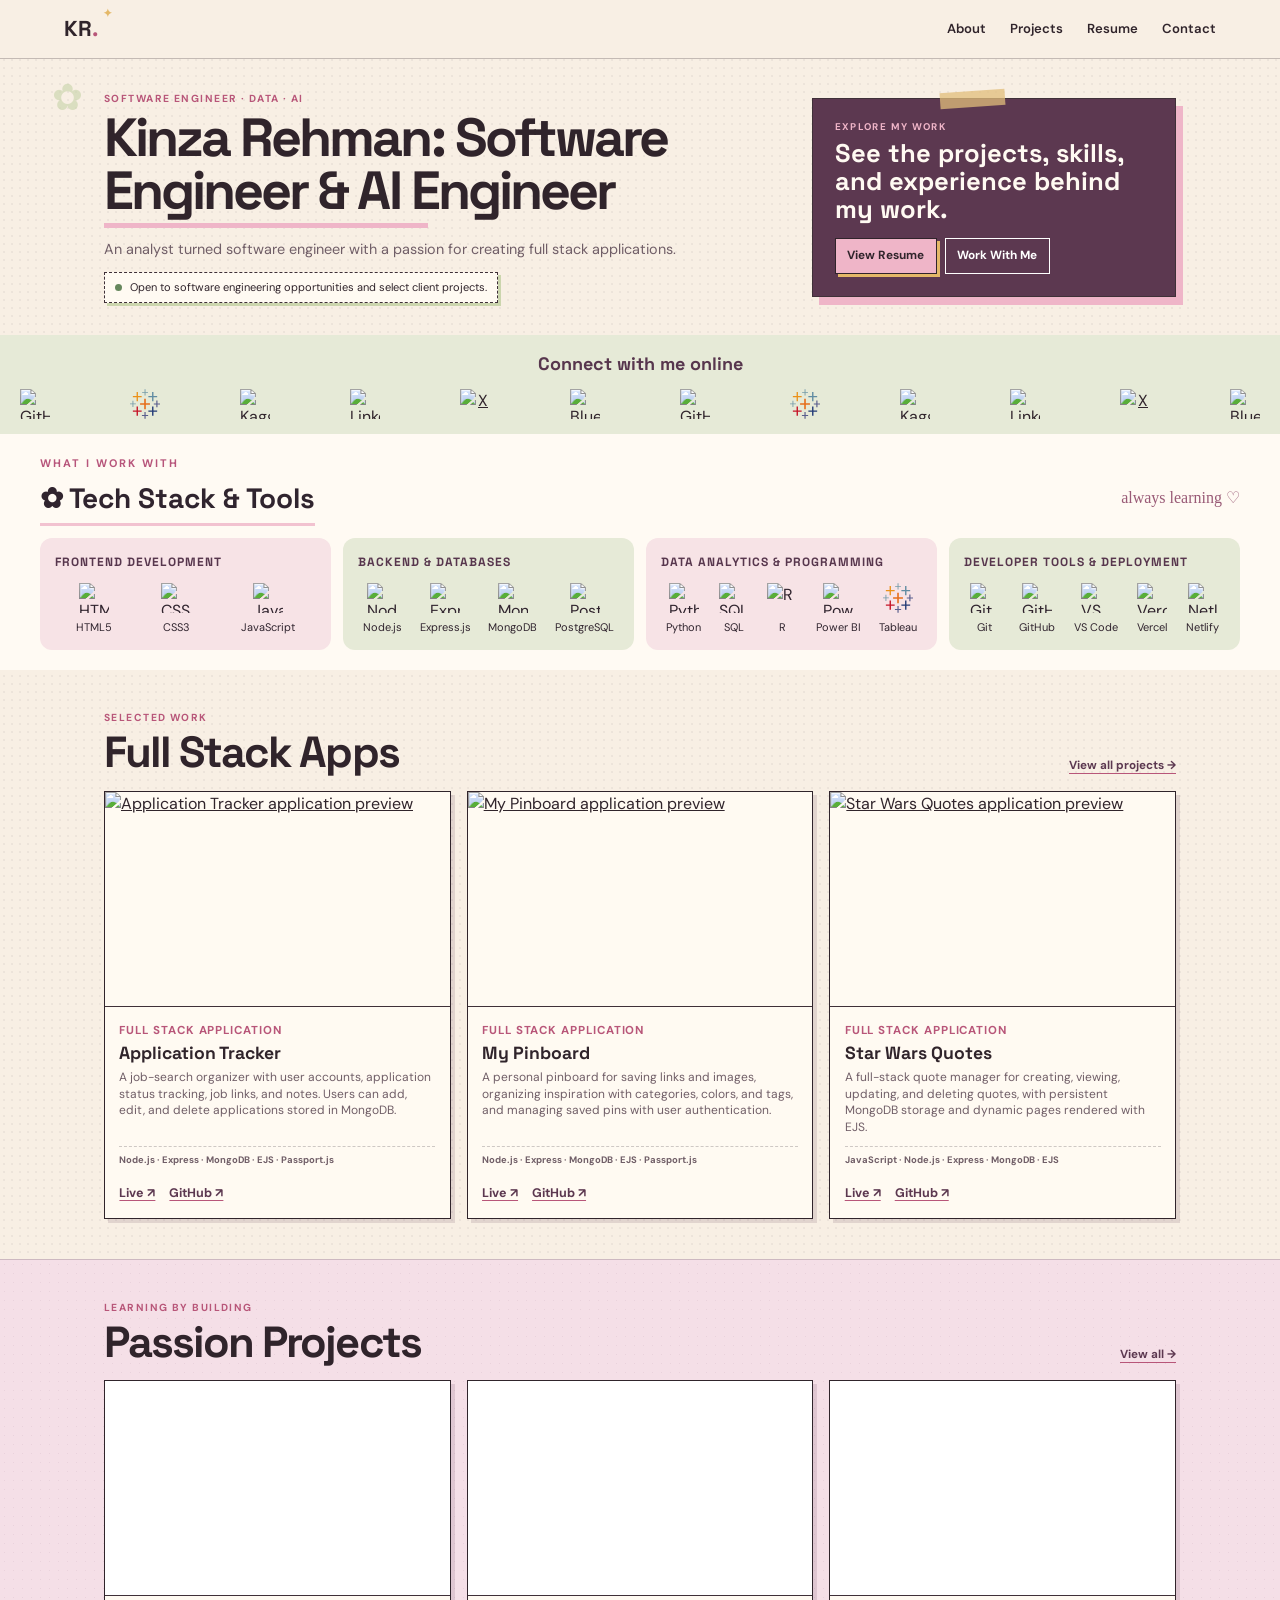
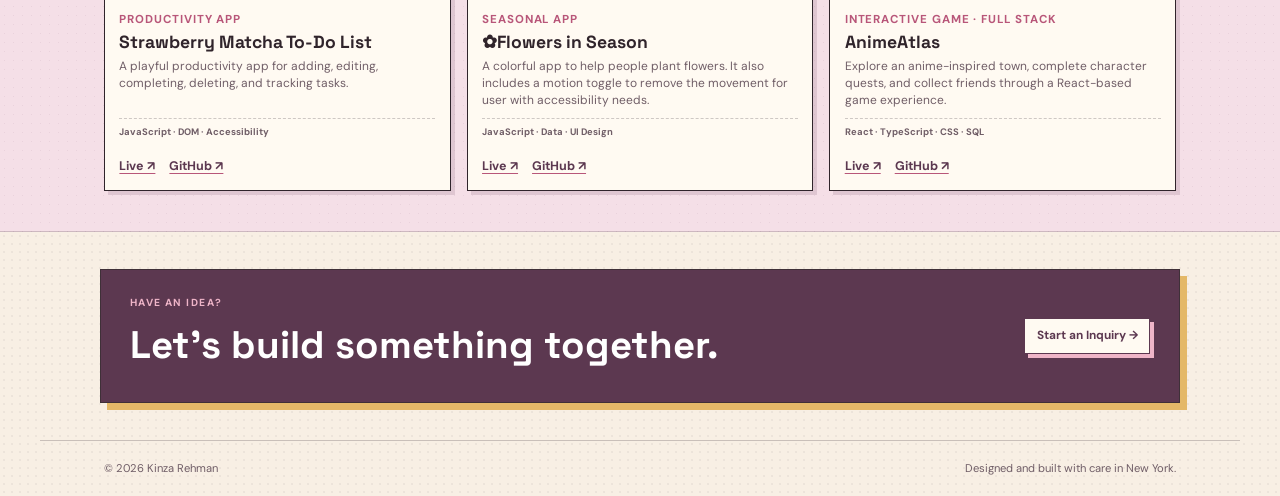
==== commit 349738a5: "push all changes" ====
--- a/index.html
+++ b/index.html
@@ -241,7 +241,7 @@
 
         <article class="project-card">
           <div class="project-preview project-preview-image">
-            <a href="https://github.com/KinzaRehman/CRUD" target="_blank" rel="noopener noreferrer">
+            <a href="https://crud-star-wars-quotes.onrender.com/" target="_blank" rel="noopener noreferrer">
               <img src="https://raw.githubusercontent.com/KinzaRehman/CRUD/main/screenshot.png" alt="Star Wars Quotes application preview" loading="lazy">
             </a>
           </div>
@@ -251,6 +251,7 @@
             <p>A full-stack quote manager for creating, viewing, updating, and deleting quotes, with persistent MongoDB storage and dynamic pages rendered with EJS.</p>
             <p class="tags">JavaScript · Node.js · Express · MongoDB · EJS</p>
             <div class="project-links">
+              <a href="https://crud-star-wars-quotes.onrender.com/" target="_blank" rel="noopener noreferrer">Live ↗</a>
               <a href="https://github.com/KinzaRehman/CRUD" target="_blank" rel="noopener noreferrer">GitHub ↗</a>
             </div>
           </div>
@@ -302,19 +303,17 @@
         </article>
 
         <article class="project-card">
-          <div class="project-preview project-preview-placeholder">
-            <div class="placeholder-content">
-              <span class="placeholder-number">75</span>
-              <p>Days of Improvement</p>
-            </div>
-          </div>
-          <div class="project-body">
-            <p class="project-type">Learning Challenge</p>
-            <h3>75 Days of Improvement</h3>
-            <p>A public learning challenge documenting consistency, technical practice, and growth.</p>
-            <p class="tags">GitHub · Software Engineering · Learning</p>
-            <div class="project-links">
-              <a href="https://github.com/KinzaRehman/75_days_improvement" target="_blank" rel="noopener noreferrer">GitHub ↗</a>
+          <div class="project-preview">
+            <iframe data-src="https://anime-atlas-adventure.lovable.app/" title="AnimeAtlas live website preview" loading="lazy"></iframe>
+          </div>
+          <div class="project-body">
+            <p class="project-type">Interactive Game · Full Stack</p>
+            <h3>AnimeAtlas</h3>
+            <p>Explore an anime-inspired town, complete character quests, and collect friends through a React-based game experience.</p>
+            <p class="tags">React · TypeScript · CSS · SQL</p>
+            <div class="project-links">
+              <a href="https://anime-atlas-adventure.lovable.app/" target="_blank" rel="noopener noreferrer">Live ↗</a>
+              <a href="https://github.com/KinzaRehman/anime-atlas-adventure" target="_blank" rel="noopener noreferrer">GitHub ↗</a>
             </div>
           </div>
         </article>
